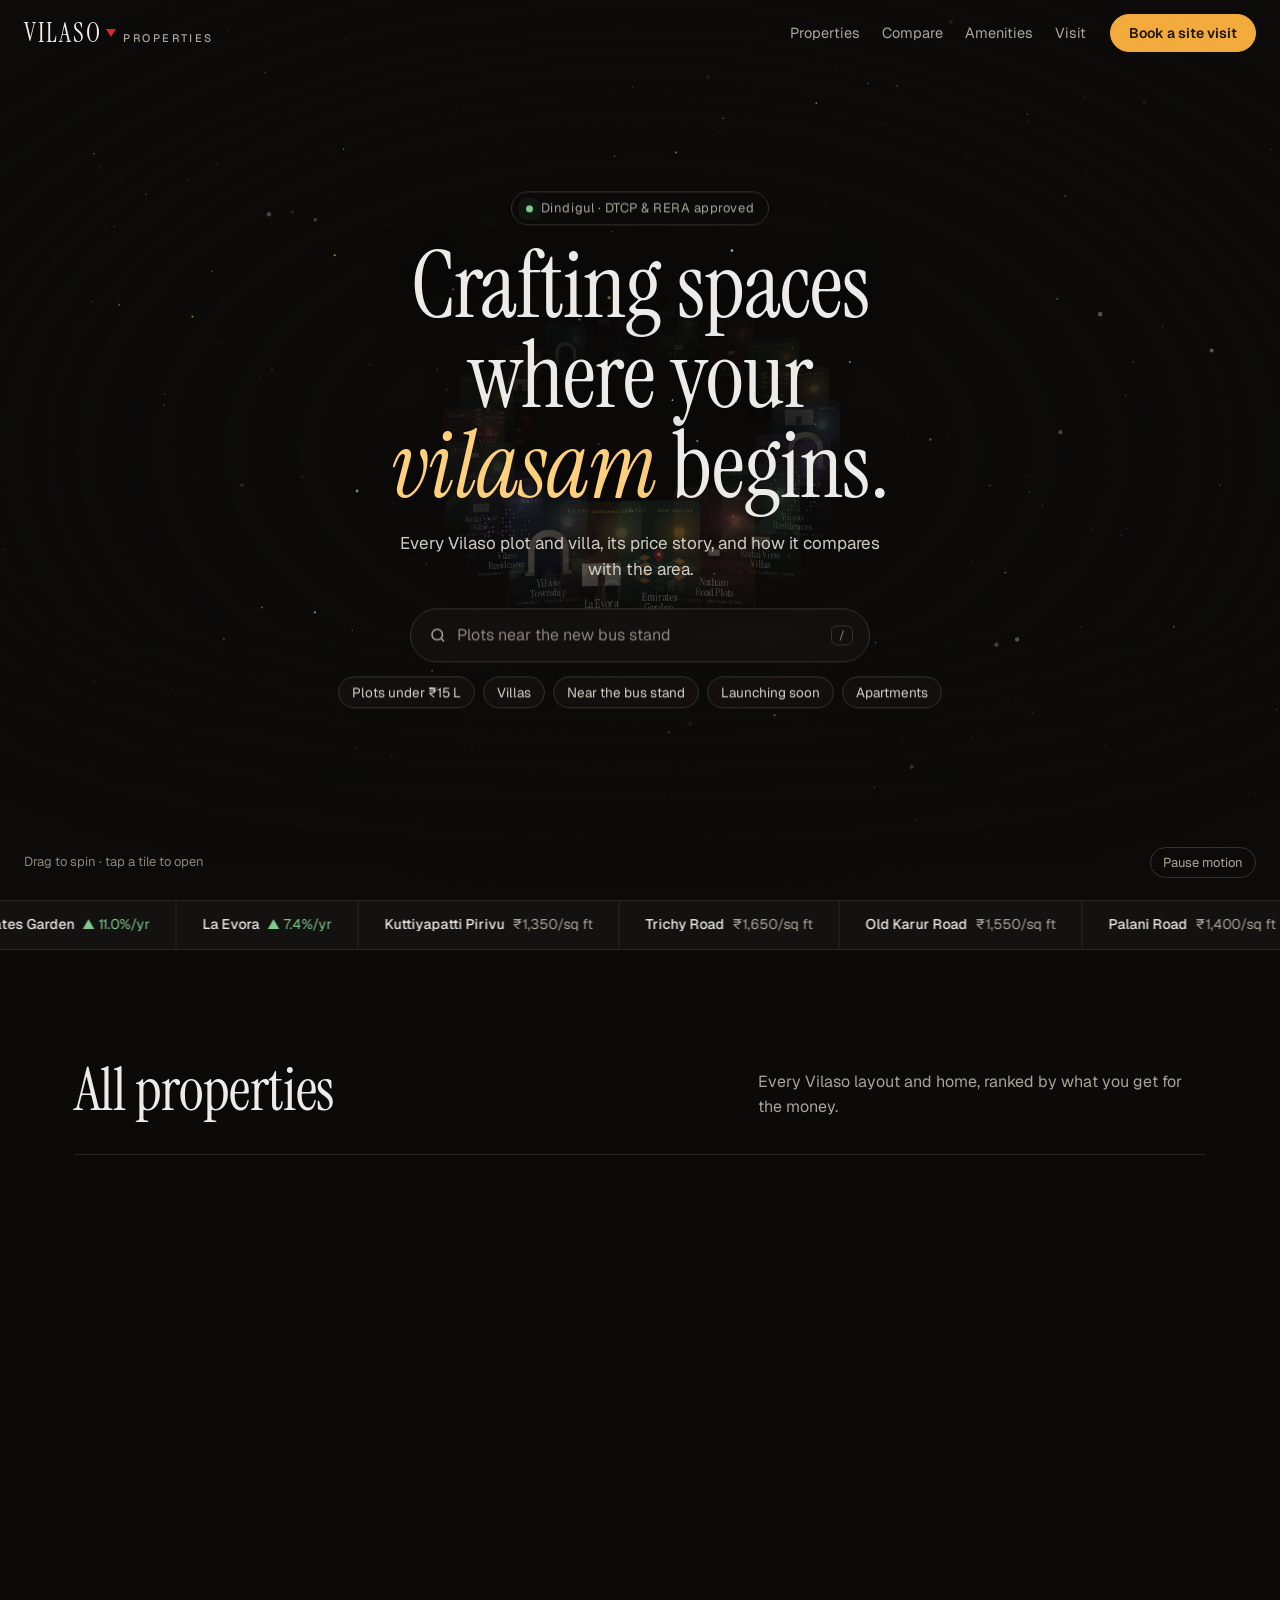
==== index.html @ 3501c87a "Vilaso Properties sample1 prototype Co-Authored-By: Claude Opus 5.5 <noreply@anthropic.com>" ====
<!doctype html>
<html lang="en"><head><meta charset="utf-8"><meta name="viewport" content="width=device-width, initial-scale=1">
<title>Vilaso Properties</title><meta name="robots" content="noindex">
<meta http-equiv="refresh" content="0; url=sample1/">
<style>body{margin:0;background:#0b0a09;color:#ecebe7;font:16px system-ui;display:grid;place-items:center;min-height:100vh}a{color:#f2a93b}</style>
</head><body><p>Opening the Vilaso prototype… <a href="sample1/">sample1</a></p></body></html>
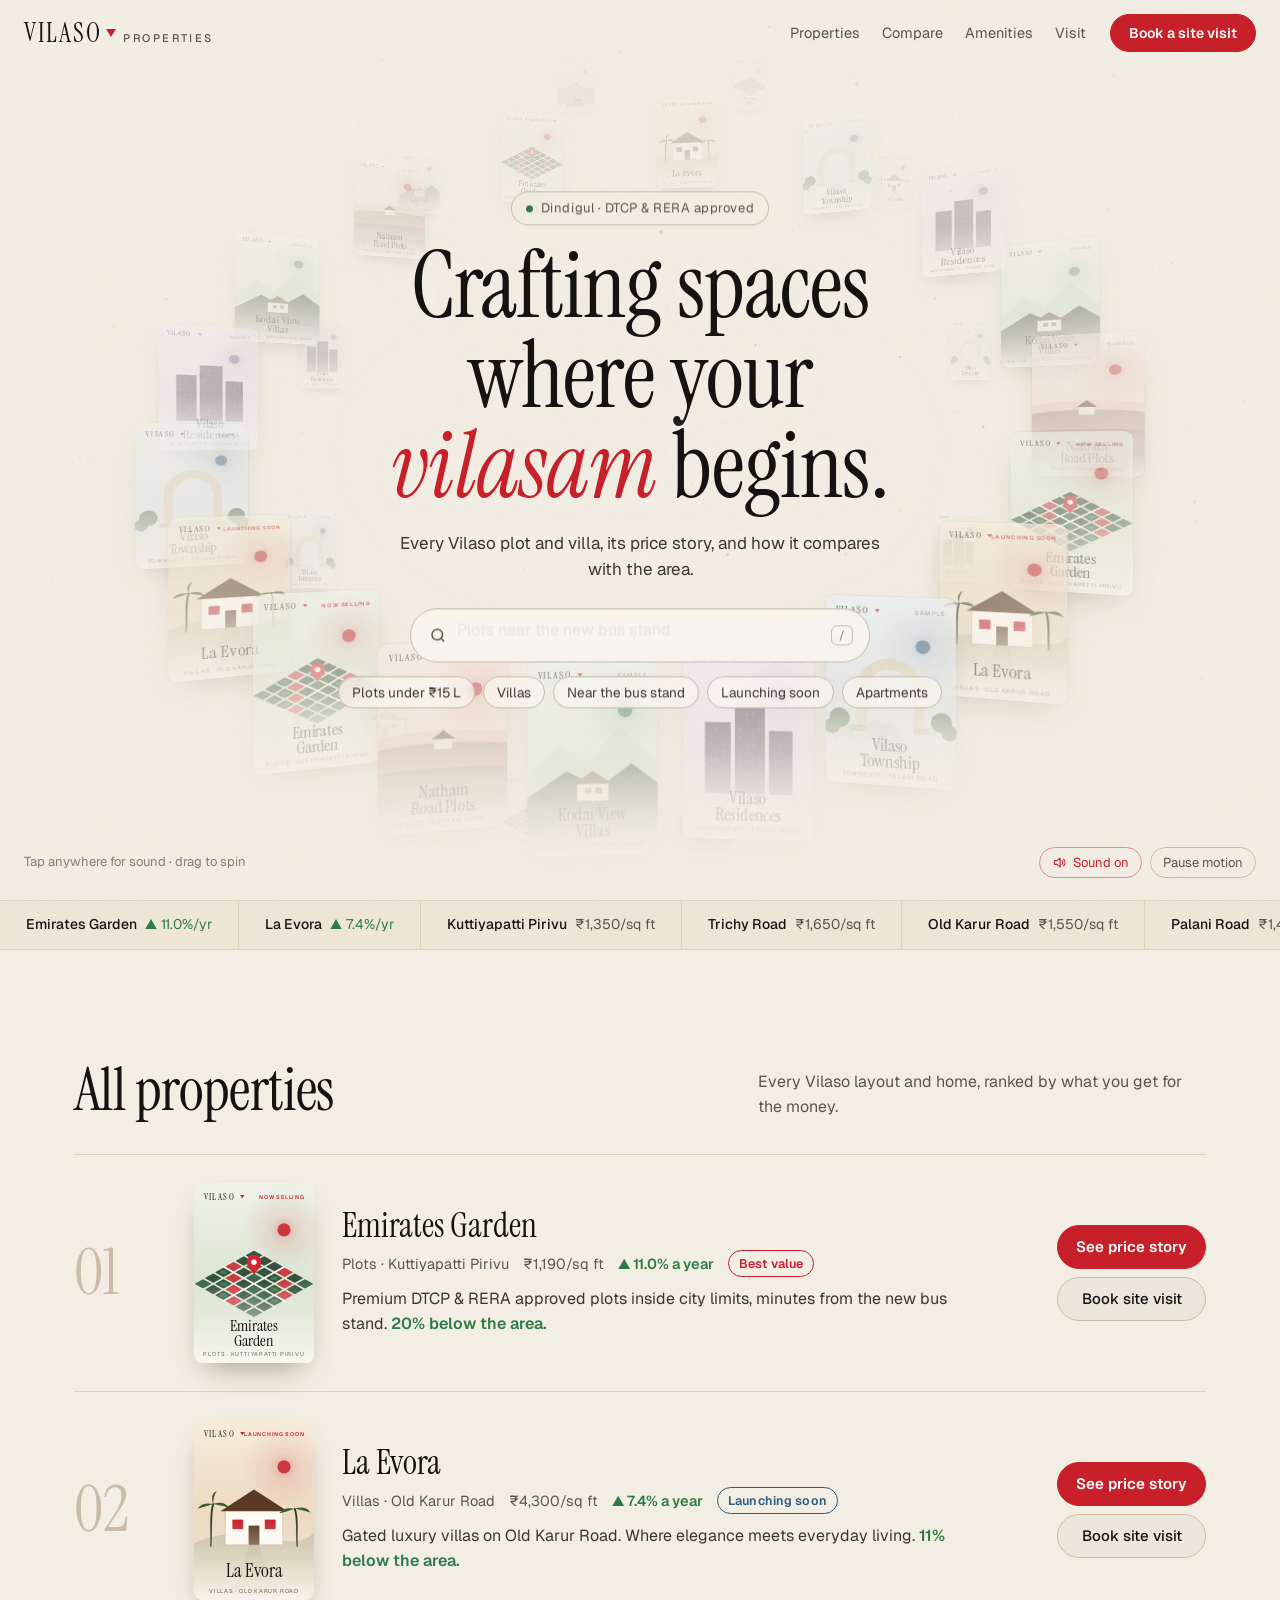
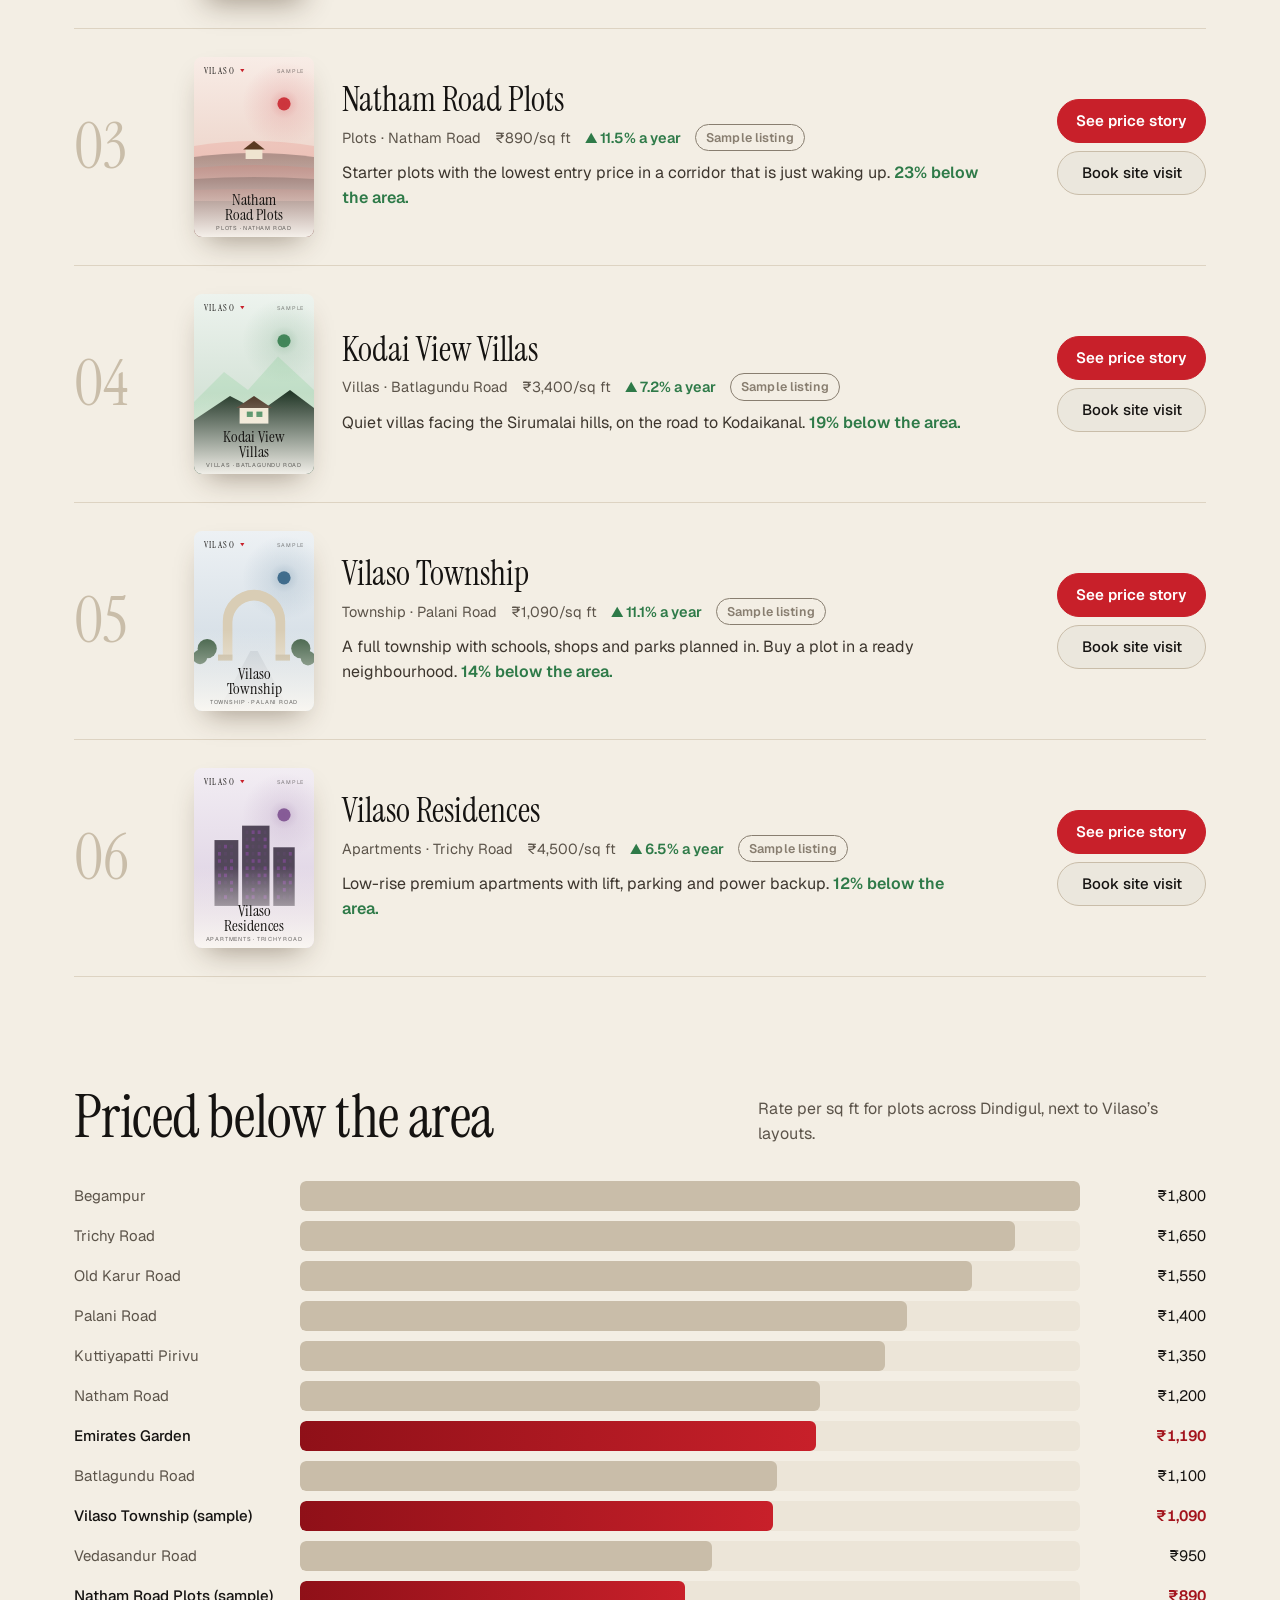
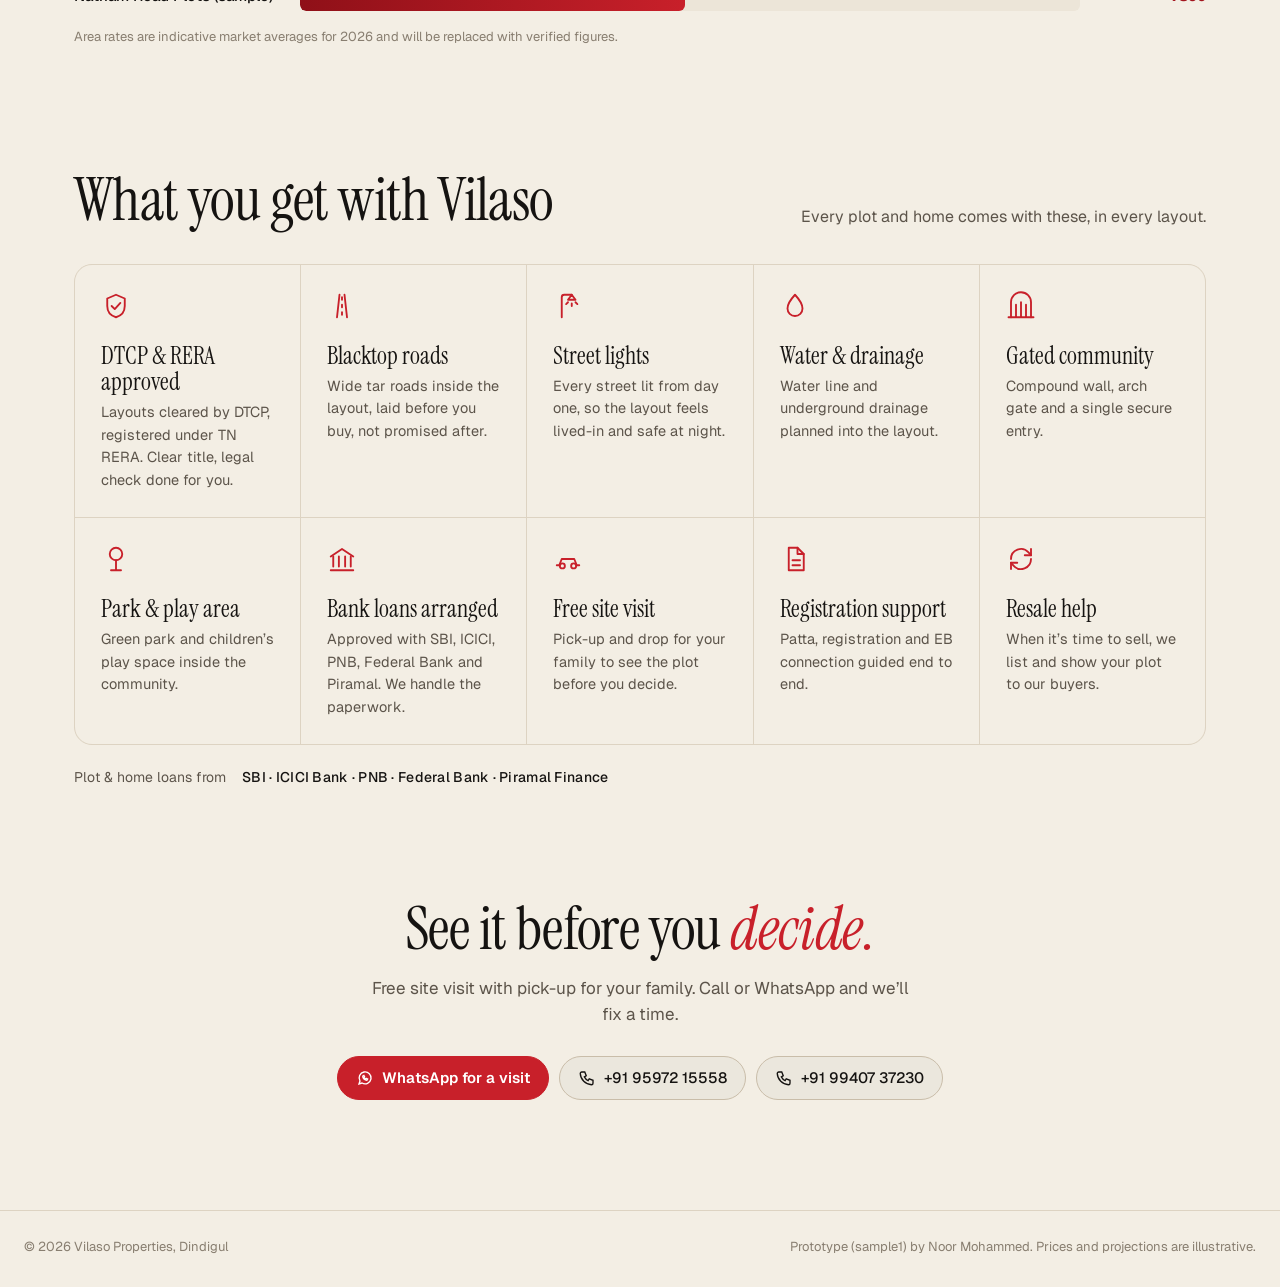
==== commit 4dd58a24: "Open the site at the domain root instead of redirecting to /sample1/ index.html is generated from sa" ====
--- a/index.html
+++ b/index.html
@@ -1,6 +1,93 @@
 <!doctype html>
-<html lang="en"><head><meta charset="utf-8"><meta name="viewport" content="width=device-width, initial-scale=1">
-<title>Vilaso Properties</title><meta name="robots" content="noindex">
-<meta http-equiv="refresh" content="0; url=sample1/">
-<style>body{margin:0;background:#0b0a09;color:#ecebe7;font:16px system-ui;display:grid;place-items:center;min-height:100vh}a{color:#f2a93b}</style>
-</head><body><p>Opening the Vilaso prototype… <a href="sample1/">sample1</a></p></body></html>
+<html lang="en">
+<head>
+<meta charset="utf-8">
+<meta name="viewport" content="width=device-width, initial-scale=1, viewport-fit=cover">
+<title>Vilaso Properties · Plots & villas in Dindigul</title>
+<meta name="description" content="DTCP & RERA approved plots and villas in Dindigul. See every Vilaso property, its price story and how it compares with the area.">
+<meta name="theme-color" content="#f3eee4">
+<meta name="robots" content="noindex">
+<link rel="preconnect" href="https://fonts.googleapis.com">
+<link rel="preconnect" href="https://fonts.gstatic.com" crossorigin>
+<link rel="stylesheet" href="https://fonts.googleapis.com/css2?family=Geist:wght@300..700&family=Instrument+Serif:ital@0;1&display=swap">
+<link rel="stylesheet" href="sample1/style.css?v=3">
+</head>
+<body>
+<a class="skip" href="#main">Skip to content</a>
+<header class="hdr" id="hdr">
+  <a class="logo" href="#/" aria-label="Vilaso Properties home"><span class="logo-w">VILASO</span><i class="logo-t" aria-hidden="true"></i><span class="logo-s">Properties</span></a>
+  <nav class="nav" aria-label="Main">
+    <a href="#projects">Properties</a><a href="#compare">Compare</a><a href="#amenities">Amenities</a><a href="#visit">Visit</a>
+  </nav>
+  <a class="btn btn-amber hdr-cta" href="#visit">Book a site visit</a>
+</header>
+
+<main id="main">
+  <!-- Hero: rolling orbit of property tiles -->
+  <section class="orbit" id="orbit" aria-labelledby="hero-h">
+    <canvas class="o-sky" id="sky" aria-hidden="true"></canvas>
+    <div class="o-glow" id="glow" aria-hidden="true"></div>
+    <div class="o-vignette" aria-hidden="true"></div>
+    <div class="o-ring" id="ring"></div>
+    <div class="o-core" id="core">
+      <p class="eyebrow"><span class="dot"></span>Dindigul · DTCP &amp; RERA approved</p>
+      <h1 id="hero-h">Crafting spaces where your <em>vilasam</em> begins.</h1>
+      <p class="o-sub">Every Vilaso plot and villa, its price story, and how it compares with the area.</p>
+      <div class="ask" id="ask">
+        <svg viewBox="0 0 24 24" aria-hidden="true"><circle cx="11" cy="11" r="7"/><path d="m20 20-3.5-3.5"/></svg>
+        <input id="q" type="search" autocomplete="off" aria-label="Search properties" placeholder=" ">
+        <span class="ask-hint" id="hint" aria-hidden="true">Plots near the new bus stand</span>
+        <kbd>/</kbd>
+        <div class="ask-res" id="res" role="listbox" hidden></div>
+      </div>
+      <div class="chips" id="chips"></div>
+    </div>
+    <div class="o-ui">
+      <span class="o-help" id="help"><span class="o-help-d">Drag to spin · tap a tile to open</span><span class="o-help-m">Swipe to spin · tap a tile to open</span></span>
+      <span class="o-btns"><button class="o-pause o-snd" id="snd" type="button" aria-pressed="true">Sound on</button>
+      <button class="o-pause" id="pause" type="button" aria-pressed="false">Pause motion</button></span>
+    </div>
+  </section>
+
+  <!-- Marquee of area growth -->
+  <div class="tick" aria-label="Area price growth"><div class="tick-in" id="tick"></div></div>
+
+  <section class="sec" id="projects" aria-labelledby="proj-h">
+    <div class="sec-hd"><h2 id="proj-h">All properties</h2><p>Every Vilaso layout and home, ranked by what you get for the money.</p></div>
+    <ol class="rank" id="rank"></ol>
+  </section>
+
+  <section class="sec" id="compare" aria-labelledby="cmp-h">
+    <div class="sec-hd"><h2 id="cmp-h">Priced below the area</h2><p>Rate per sq ft for plots across Dindigul, next to Vilaso’s layouts.</p></div>
+    <div class="cmp" id="cmpAll"></div>
+    <p class="fine">Area rates are indicative market averages for 2026 and will be replaced with verified figures.</p>
+  </section>
+
+  <section class="sec" id="amenities" aria-labelledby="am-h">
+    <div class="sec-hd"><h2 id="am-h">What you get with Vilaso</h2><p>Every plot and home comes with these, in every layout.</p></div>
+    <div class="am" id="am"></div>
+    <div class="banks"><span>Plot &amp; home loans from</span><b id="banks"></b></div>
+  </section>
+
+  <section class="sec visit" id="visit" aria-labelledby="v-h">
+    <h2 id="v-h">See it before you <em>decide.</em></h2>
+    <p>Free site visit with pick-up for your family. Call or WhatsApp and we’ll fix a time.</p>
+    <div class="cta" id="cta"></div>
+  </section>
+</main>
+
+<footer class="ftr">
+  <span>© 2026 Vilaso Properties, Dindigul</span>
+  <span>Prototype (sample1) by Noor Mohammed. Prices and projections are illustrative.</span>
+</footer>
+
+<!-- Property detail opens over the page -->
+<div class="det" id="det" role="dialog" aria-modal="true" aria-labelledby="det-h" hidden>
+  <div class="det-in" id="detIn"></div>
+</div>
+
+<script src="sample1/data.js?v=3"></script>
+<script src="sample1/fx.js?v=3"></script>
+<script src="sample1/app.js?v=3"></script>
+</body>
+</html>
--- a/sample1/style.css
+++ b/sample1/style.css
@@ -0,0 +1,304 @@
+/* Vilaso sample1: light theme from the Vilaso logo. Beige background, black text, logo red accent, serif display.
+   Token names (ink = background, paper = text, amber = accent) are kept from the first dark version. */
+:root {
+  --ink: #f3eee4; --ink-2: #ece5d8; --ink-3: #e3dacb; --line: #ddd3c2; --line-2: #c9bda9;
+  --paper: #151311; --mute: #5c544a; --mute-2: #887e70;
+  --amber: #c8202a; --amber-2: #a3141d; --go: #2e7a48; --skip: #c8202a; --sky: #2c5d80;
+  --red: #c8202a; --navy: #1f2a5a;
+  --serif: "Instrument Serif", ui-serif, Georgia, serif;
+  --sans: "Geist", ui-sans-serif, system-ui, -apple-system, sans-serif;
+  --card-w: 132px;
+  color-scheme: light;
+}
+* { box-sizing: border-box; }
+html { scroll-behavior: smooth; -webkit-text-size-adjust: 100%; }
+body { margin: 0; background: var(--ink); color: var(--paper); font: 16px/1.55 var(--sans); -webkit-font-smoothing: antialiased; overflow-x: hidden; }
+body.lock { overflow: hidden; }
+body::after { /* film grain */
+  content: ""; position: fixed; inset: 0; pointer-events: none; z-index: 200; opacity: .05; mix-blend-mode: multiply;
+  background-image: url("data:image/svg+xml,%3Csvg xmlns='http://www.w3.org/2000/svg' width='160' height='160'%3E%3Cfilter id='n'%3E%3CfeTurbulence type='fractalNoise' baseFrequency='.9' numOctaves='2' stitchTiles='stitch'/%3E%3C/filter%3E%3Crect width='100%25' height='100%25' filter='url(%23n)'/%3E%3C/svg%3E");
+}
+a { color: inherit; }
+em { font-style: italic; color: var(--amber); }
+.skip { position: absolute; left: -999px; } .skip:focus { left: 12px; top: 12px; z-index: 300; background: var(--paper); color: var(--ink); padding: 8px 12px; border-radius: 8px; }
+:focus-visible { outline: 2px solid var(--amber); outline-offset: 3px; }
+
+/* Buttons */
+.btn { display: inline-flex; align-items: center; justify-content: center; gap: 8px; height: 44px; padding: 0 18px; border-radius: 999px; border: 1px solid var(--line-2); background: rgba(21,19,17,.03); color: var(--paper); font: 500 15px var(--sans); text-decoration: none; cursor: pointer; transition: background .2s, border-color .2s, transform .2s; white-space: nowrap; }
+.btn:hover { border-color: var(--mute-2); background: rgba(21,19,17,.06); }
+.btn:active { transform: scale(.97); }
+.btn-amber { background: var(--amber); border-color: var(--amber); color: #fff; font-weight: 600; }
+.btn-amber:hover { background: var(--amber-2); border-color: var(--amber-2); }
+.btn svg { width: 18px; height: 18px; fill: none; stroke: currentColor; stroke-width: 1.8; }
+
+/* Header */
+.hdr { position: fixed; top: 0; left: 0; right: 0; z-index: 60; display: flex; align-items: center; gap: 24px; padding: max(14px, env(safe-area-inset-top)) max(24px, env(safe-area-inset-right)) 14px max(24px, env(safe-area-inset-left)); transition: background .3s, border-color .3s; border-bottom: 1px solid transparent; }
+.hdr.solid { background: rgba(243,238,228,.82); backdrop-filter: blur(14px); -webkit-backdrop-filter: blur(14px); border-color: var(--line); }
+.logo { display: inline-flex; align-items: baseline; gap: 6px; text-decoration: none; position: relative; }
+.logo-w { font: 400 26px/1 var(--serif); letter-spacing: .08em; }
+.logo-s { font: 500 11px var(--sans); letter-spacing: .22em; text-transform: uppercase; color: var(--mute); }
+.logo-t { width: 0; height: 0; border-left: 5px solid transparent; border-right: 5px solid transparent; border-top: 8px solid var(--red); align-self: center; margin: 0 1px 0 -2px; }
+.nav { display: flex; gap: 22px; margin-left: auto; font-size: 14.5px; }
+.nav a { text-decoration: none; color: var(--mute); transition: color .2s; } .nav a:hover { color: var(--paper); }
+.hdr-cta { height: 38px; font-size: 14px; }
+
+/* ---------- Orbit hero ---------- */
+.orbit { position: relative; height: 100svh; min-height: 640px; overflow: hidden; touch-action: pan-y; user-select: none; -webkit-user-select: none; cursor: grab; isolation: isolate; }
+.orbit.grabbing { cursor: grabbing; }
+.o-sky { position: absolute; inset: 0; width: 100%; height: 100%; z-index: 0; }
+.o-glow { position: absolute; inset: -20%; z-index: 0; opacity: 0; transition: opacity .8s, background .8s; filter: blur(40px); }
+.o-vignette { position: absolute; inset: 0; z-index: 3; pointer-events: none; background: radial-gradient(ellipse 70% 60% at 50% 50%, transparent 30%, rgba(243,238,228,.55) 75%, var(--ink) 100%), linear-gradient(transparent 70%, var(--ink)); }
+.o-ring { position: absolute; inset: 0; z-index: 2; perspective: 900px; }
+.o-card { position: absolute; left: 0; top: 0; width: var(--card-w); aspect-ratio: 2 / 3; margin: calc(var(--card-w) * -.75) 0 0 calc(var(--card-w) * -.5); text-decoration: none; will-change: transform, opacity, filter; -webkit-tap-highlight-color: transparent; }
+.o-tilt { position: absolute; inset: 0; border-radius: 10px; overflow: hidden; box-shadow: 0 18px 34px -14px rgba(60,40,20,.45), 0 0 0 1px rgba(21,19,17,.06); transform: rotateX(var(--rx, 0deg)) rotateY(var(--ry, 0deg)); transition: transform .25s ease-out, box-shadow .3s; transform-style: preserve-3d; }
+.o-tilt svg { display: block; width: 100%; height: 100%; }
+.o-glare { position: absolute; inset: 0; background: radial-gradient(circle at var(--gx, 50%) var(--gy, 0%), rgba(255,255,255,.28), transparent 55%); opacity: 0; transition: opacity .3s; mix-blend-mode: soft-light; }
+.o-foil { position: absolute; inset: 0; background: linear-gradient(115deg, transparent 30%, rgba(255,207,122,.18) 45%, rgba(143,179,201,.14) 55%, transparent 70%); background-size: 250% 100%; background-position: var(--gx, 50%) 0; opacity: 0; transition: opacity .3s; mix-blend-mode: screen; }
+.o-card.hot .o-glare, .o-card.hot .o-foil { opacity: 1; }
+.o-card.hot .o-tilt { box-shadow: 0 30px 50px -12px rgba(60,40,20,.5), 0 0 0 1px rgba(200,32,42,.6), 0 0 40px -6px rgba(200,32,42,.35); }
+.o-label { position: absolute; left: 50%; top: calc(100% + 10px); transform: translateX(-50%); white-space: nowrap; font-size: 12px; font-weight: 500; color: var(--paper); background: rgba(243,238,228,.8); border: 1px solid var(--line-2); padding: 4px 10px; border-radius: 99px; opacity: 0; transition: opacity .2s; pointer-events: none; }
+.o-card.hot .o-label { opacity: 1; }
+
+.o-core { position: absolute; z-index: 5; left: 50%; top: 50%; transform: translate(-50%, -50%); width: min(640px, calc(100% - 40px)); text-align: center; pointer-events: none; }
+.o-core > * { pointer-events: auto; }
+.eyebrow { display: inline-flex; align-items: center; gap: 8px; margin: 0 0 16px; font-size: 13px; letter-spacing: .04em; color: var(--mute); background: rgba(243,238,228,.6); border: 1px solid var(--line-2); padding: 6px 14px; border-radius: 99px; backdrop-filter: blur(6px); }
+.dot { width: 7px; height: 7px; border-radius: 50%; background: var(--go); box-shadow: 0 0 0 0 rgba(46,122,72,.6); animation: ping 2.2s infinite; }
+@keyframes ping { 0% { box-shadow: 0 0 0 0 rgba(46,122,72,.55); } 80%, 100% { box-shadow: 0 0 0 9px rgba(46,122,72,0); } }
+h1 { font: 400 clamp(44px, 7.4vw, 92px)/.98 var(--serif); letter-spacing: -.01em; margin: 0; text-wrap: balance; text-shadow: 0 2px 30px rgba(243,238,228,.95), 0 0 2px rgba(243,238,228,.9); }
+.o-sub { color: #3d362e; margin: 18px auto 0; max-width: 30em; font-size: 17px; text-shadow: 0 1px 16px rgba(243,238,228,1); }
+.ask { position: relative; margin: 26px auto 0; max-width: 460px; height: 54px; border-radius: 999px; background: rgba(251,248,242,.82); border: 1px solid var(--line-2); display: flex; align-items: center; padding: 0 16px 0 18px; gap: 10px; backdrop-filter: blur(10px); -webkit-backdrop-filter: blur(10px); transition: border-color .2s, box-shadow .2s; text-align: left; }
+.ask:focus-within { border-color: var(--amber); box-shadow: 0 0 0 4px rgba(200,32,42,.14); }
+.ask > svg { width: 18px; height: 18px; fill: none; stroke: var(--mute); stroke-width: 2; flex: none; }
+.ask input { flex: 1; min-width: 0; height: 100%; background: none; border: 0; outline: 0; color: var(--paper); font: 16px var(--sans); }
+.ask input::-webkit-search-cancel-button { display: none; }
+.ask-hint { position: absolute; left: 46px; right: 50px; color: var(--mute-2); pointer-events: none; white-space: nowrap; overflow: hidden; text-overflow: ellipsis; }
+.ask input:not(:placeholder-shown) ~ .ask-hint { display: none; }
+.ask kbd { font: 12px var(--sans); color: var(--mute-2); border: 1px solid var(--line-2); border-radius: 6px; padding: 1px 7px; }
+.ask-res { position: absolute; top: calc(100% + 8px); left: 0; right: 0; background: var(--ink-2); border: 1px solid var(--line-2); border-radius: 18px; padding: 6px; box-shadow: 0 24px 50px rgba(60,40,20,.16); z-index: 10; max-height: 50vh; overflow: auto; }
+.ask-res a { display: flex; align-items: center; gap: 12px; padding: 8px 10px; border-radius: 12px; text-decoration: none; }
+.ask-res a:hover, .ask-res a.on { background: var(--ink-3); }
+.ask-res .th { width: 34px; flex: none; border-radius: 5px; overflow: hidden; aspect-ratio: 2/3; } .ask-res .th svg { display: block; width: 100%; height: 100%; }
+.ask-res b { display: block; font-weight: 500; } .ask-res small { color: var(--mute); }
+.ask-res .none { padding: 12px; color: var(--mute); font-size: 14px; }
+.chips { display: flex; flex-wrap: wrap; gap: 8px; justify-content: center; margin-top: 14px; }
+.chip { font: 13.5px var(--sans); color: #3d362e; background: rgba(251,248,242,.7); border: 1px solid var(--line-2); padding: 6px 13px; border-radius: 99px; cursor: pointer; transition: border-color .2s, color .2s; backdrop-filter: blur(6px); }
+.chip:hover { border-color: var(--amber); color: var(--paper); }
+.o-ui { position: absolute; z-index: 6; left: 0; right: 0; bottom: max(22px, env(safe-area-inset-bottom)); display: flex; justify-content: space-between; align-items: center; padding: 0 24px; font-size: 13px; color: var(--mute-2); pointer-events: none; }
+.o-ui > * { pointer-events: auto; }
+.o-help { transition: opacity .5s; } .o-help.gone { opacity: 0; }
+.o-help-m { display: none; }
+.o-pause { background: none; border: 1px solid var(--line-2); color: var(--mute); border-radius: 99px; padding: 6px 12px; font: 13px var(--sans); cursor: pointer; }
+.o-pause:hover { color: var(--paper); border-color: var(--mute-2); }
+
+/* Ticker */
+.tick { border-block: 1px solid var(--line); overflow: hidden; background: var(--ink-2); }
+.tick-in { display: flex; width: max-content; animation: tick 48s linear infinite; }
+.tick:hover .tick-in { animation-play-state: paused; }
+.tick span { padding: 13px 26px; white-space: nowrap; font-size: 14px; color: var(--mute); border-right: 1px solid var(--line); }
+.tick b { color: var(--paper); font-weight: 500; margin-right: 8px; } .tick i { font-style: normal; color: var(--go); }
+@keyframes tick { to { transform: translateX(-50%); } }
+
+/* Sections */
+.sec { max-width: 1180px; margin: 0 auto; padding: 110px max(24px, env(safe-area-inset-left)) 0; }
+.sec-hd { display: flex; justify-content: space-between; align-items: end; gap: 24px; flex-wrap: wrap; margin-bottom: 34px; }
+.sec-hd h2, .visit h2 { font: 400 clamp(38px, 5vw, 60px)/1 var(--serif); margin: 0; letter-spacing: -.01em; }
+.sec-hd p { color: var(--mute); margin: 0; max-width: 28em; }
+.fine { color: var(--mute-2); font-size: 13px; margin-top: 16px; }
+.reveal { opacity: 0; transform: translateY(28px); transition: opacity .8s cubic-bezier(.2,.7,.2,1), transform .8s cubic-bezier(.2,.7,.2,1); }
+.reveal.in { opacity: 1; transform: none; }
+
+/* Ranked list (like a trending chart) */
+.rank { list-style: none; margin: 0; padding: 0; border-top: 1px solid var(--line); }
+.rank li { display: grid; grid-template-columns: 92px 120px 1fr auto; gap: 28px; align-items: center; padding: 28px 0; border-bottom: 1px solid var(--line); }
+.rank .n { font: 400 64px/1 var(--serif); color: var(--line-2); transition: color .3s; }
+.rank li:hover .n { color: var(--amber); }
+.rank .pst { border-radius: 8px; overflow: hidden; aspect-ratio: 2/3; box-shadow: 0 14px 28px -12px rgba(60,40,20,.45); transition: transform .4s cubic-bezier(.2,.7,.2,1); display: block; }
+.rank li:hover .pst { transform: rotate(-2deg) scale(1.04); }
+.rank .pst svg { display: block; width: 100%; height: 100%; }
+.rank h3 { font: 400 34px/1.05 var(--serif); margin: 0; }
+.rank h3 a { text-decoration: none; } .rank h3 a:hover { color: var(--amber-2); }
+.meta { color: var(--mute); font-size: 14.5px; margin: 6px 0 10px; display: flex; flex-wrap: wrap; gap: 6px 14px; align-items: center; }
+.rank p { margin: 0; color: #3d362e; max-width: 40em; }
+.rank .acts { display: flex; flex-direction: column; gap: 8px; align-items: stretch; }
+.pill { display: inline-flex; align-items: center; gap: 6px; font-size: 12.5px; font-weight: 600; padding: 3px 10px; border-radius: 99px; border: 1px solid currentColor; letter-spacing: .01em; }
+.pill.best, .pill.high { color: var(--amber); } .pill.soon { color: var(--sky); } .pill.sample { color: var(--mute-2); } .pill.go { color: var(--go); }
+.up { color: var(--go); font-weight: 600; }
+
+/* Comparison bars */
+.cmp { display: grid; gap: 10px; }
+.bar { display: grid; grid-template-columns: 210px 1fr 110px; gap: 16px; align-items: center; font-size: 15px; }
+.bar .l { color: var(--mute); white-space: nowrap; overflow: hidden; text-overflow: ellipsis; }
+.bar .t { height: 30px; background: var(--ink-2); border-radius: 6px; overflow: hidden; position: relative; }
+.bar .f { position: absolute; inset: 0 auto 0 0; width: 0; background: var(--line-2); border-radius: 6px; transition: width 1.2s cubic-bezier(.2,.7,.2,1); }
+.bar .v { text-align: right; font-variant-numeric: tabular-nums; }
+.bar.us .l { color: var(--paper); font-weight: 500; } .bar.us .f { background: linear-gradient(90deg, #8f1018, var(--amber)); } .bar.us .v { color: var(--amber-2); font-weight: 600; }
+.bar.avg .f { background: repeating-linear-gradient(90deg, var(--line-2) 0 6px, transparent 6px 10px); } .bar.avg .l { font-style: italic; }
+
+/* Amenities */
+.am { display: grid; grid-template-columns: repeat(5, minmax(0, 1fr)); gap: 1px; background: var(--line); border: 1px solid var(--line); border-radius: 18px; overflow: hidden; }
+.am div { background: var(--ink); padding: 26px; transition: background .3s; }
+.am div:hover { background: var(--ink-2); }
+.am svg { width: 30px; height: 30px; fill: none; stroke: var(--amber); stroke-width: 1.5; stroke-linecap: round; stroke-linejoin: round; }
+.am b { display: block; font: 400 24px/1.1 var(--serif); margin: 14px 0 6px; }
+.am p { margin: 0; color: var(--mute); font-size: 14.5px; }
+.banks { margin-top: 22px; display: flex; flex-wrap: wrap; gap: 8px 16px; align-items: baseline; color: var(--mute); font-size: 14px; }
+.banks b { color: var(--paper); font-weight: 500; letter-spacing: .02em; }
+
+/* Visit */
+.visit { text-align: center; padding-bottom: 110px; }
+.visit p { color: var(--mute); max-width: 32em; margin: 16px auto 28px; font-size: 17px; }
+.cta { display: flex; gap: 10px; justify-content: center; flex-wrap: wrap; }
+.ftr { border-top: 1px solid var(--line); padding: 26px max(24px, env(safe-area-inset-left)) max(30px, env(safe-area-inset-bottom)); display: flex; justify-content: space-between; gap: 12px; flex-wrap: wrap; font-size: 13px; color: var(--mute-2); }
+
+/* ---------- Property detail ---------- */
+.det { position: fixed; inset: 0; z-index: 100; background: var(--ink); overflow-y: auto; overscroll-behavior: contain; }
+.det[hidden] { display: none; }
+.det-in { min-height: 100%; }
+.d-hero { position: relative; min-height: min(80svh, 780px); display: grid; grid-template-columns: minmax(0, 1fr) 360px; gap: 56px; align-items: end; padding: 48px max(32px, env(safe-area-inset-left)) 56px; max-width: 1240px; margin: 0 auto; }
+.d-bg { position: fixed; inset: 0; z-index: -1; pointer-events: none; }
+.d-bg::after { content: ""; position: absolute; inset: 0; background: linear-gradient(180deg, rgba(243,238,228,.35), var(--ink) 75%); }
+.d-bg svg { width: 100%; height: 100%; filter: blur(60px) saturate(1.1); opacity: .16; transform: scale(1.2); }
+.d-top { position: sticky; top: 0; z-index: 5; display: flex; align-items: center; justify-content: space-between; padding: max(12px, env(safe-area-inset-top)) max(24px, env(safe-area-inset-right)) 12px max(24px, env(safe-area-inset-left)); background: rgba(243,238,228,.78); backdrop-filter: blur(14px); -webkit-backdrop-filter: blur(14px); border-bottom: 1px solid var(--line); }
+.d-close { display: inline-flex; gap: 8px; align-items: center; }
+.d-poster { border-radius: 16px; overflow: hidden; aspect-ratio: 2/3; box-shadow: 0 34px 60px -22px rgba(60,40,20,.5), 0 0 0 1px rgba(21,19,17,.06); }
+.d-poster svg { display: block; width: 100%; height: 100%; }
+.d-kick { display: flex; gap: 8px; flex-wrap: wrap; margin-bottom: 18px; }
+.d-hero h1 { font-size: clamp(56px, 9vw, 120px); text-shadow: none; }
+.d-line { font-size: 19px; color: #3d362e; max-width: 32em; margin: 18px 0 0; }
+.d-addr { color: var(--mute); margin: 10px 0 0; font-size: 15px; display: flex; gap: 8px; align-items: center; }
+.d-addr svg { width: 16px; height: 16px; fill: none; stroke: currentColor; stroke-width: 2; flex: none; }
+.stats { display: grid; grid-template-columns: repeat(4, minmax(0, 1fr)); margin-top: 34px; border-top: 1px solid var(--line-2); }
+.stats div { padding: 16px 16px 0 0; } .stats div + div { padding-left: 16px; border-left: 1px solid var(--line); }
+.stats small { display: block; color: var(--mute); font-size: 12.5px; text-transform: uppercase; letter-spacing: .08em; }
+.stats b { font: 400 30px/1.2 var(--serif); }
+.d-acts { display: flex; gap: 10px; flex-wrap: wrap; margin-top: 28px; }
+.d-sec { max-width: 1240px; margin: 0 auto; padding: 72px max(32px, env(safe-area-inset-left)) 0; }
+.d-sec > h2 { font: 400 clamp(34px, 4.4vw, 52px)/1 var(--serif); margin: 0 0 8px; }
+.d-sec > .sub { color: var(--mute); margin: 0 0 30px; max-width: 40em; }
+.hl { display: grid; grid-template-columns: repeat(auto-fill, minmax(240px, 1fr)); gap: 10px; list-style: none; padding: 0; margin: 0; }
+.hl li { display: flex; gap: 12px; align-items: flex-start; padding: 16px 18px; background: var(--ink-2); border: 1px solid var(--line); border-radius: 14px; }
+.hl li::before { content: ""; flex: none; width: 18px; height: 18px; margin-top: 3px; border-radius: 50%; background: var(--amber) url("data:image/svg+xml,%3Csvg xmlns='http://www.w3.org/2000/svg' viewBox='0 0 24 24'%3E%3Cpath d='m6 12 4 4 8-8' fill='none' stroke='%23ffffff' stroke-width='3'/%3E%3C/svg%3E") center/12px no-repeat; }
+.why { display: grid; grid-template-columns: repeat(auto-fit, minmax(240px, 1fr)); gap: 0; border-top: 1px solid var(--line); }
+.why div { padding: 24px 24px 24px 0; border-bottom: 1px solid var(--line); }
+.why .k { font: 400 46px/1 var(--serif); color: var(--amber); }
+.why b { display: block; font-size: 18px; font-weight: 500; margin: 10px 0 6px; } .why p { margin: 0; color: var(--mute); }
+
+/* Price story */
+.ps { display: grid; grid-template-columns: minmax(0, 1.6fr) minmax(0, 1fr); gap: 24px; }
+.panel { background: var(--ink-2); border: 1px solid var(--line); border-radius: 20px; padding: 24px; }
+.chart svg { width: 100%; height: auto; display: block; overflow: visible; }
+.chart .ax { stroke: var(--line); } .chart .yl { fill: var(--mute-2); font: 12px var(--sans); } .chart .xl { fill: var(--mute); font: 12px var(--sans); }
+.chart .past { fill: none; stroke: var(--amber); stroke-width: 3; stroke-linecap: round; stroke-linejoin: round; }
+.chart .fut { fill: none; stroke: var(--paper); stroke-width: 2.5; stroke-dasharray: 2 7; stroke-linecap: round; }
+.chart .area { fill: url(#ga); }
+.chart .pt { fill: var(--ink-2); stroke: var(--amber); stroke-width: 2.5; } .chart .pt.f { stroke: var(--paper); } .chart .pt.now { fill: var(--amber); r: 7; }
+.chart .vl { fill: var(--paper); font: 600 12.5px var(--sans); text-anchor: middle; }
+.chart .nowline { stroke: var(--line-2); stroke-dasharray: 3 4; }
+.chart .tag { fill: var(--mute); font: 11px var(--sans); text-anchor: middle; letter-spacing: .08em; text-transform: uppercase; }
+.legend { display: flex; gap: 18px; color: var(--mute); font-size: 13px; margin-top: 10px; flex-wrap: wrap; }
+.legend i { display: inline-block; width: 18px; height: 0; border-top: 3px solid var(--amber); vertical-align: middle; margin-right: 6px; } .legend i.f { border-top: 2px dotted var(--paper); }
+.ptab { width: 100%; border-collapse: collapse; font-size: 15px; font-variant-numeric: tabular-nums; }
+.ptab td, .ptab th { padding: 10px 0; border-bottom: 1px solid var(--line); text-align: left; } .ptab th { color: var(--mute); font-weight: 400; font-size: 13px; }
+.ptab td:nth-child(n+2), .ptab th:nth-child(n+2) { text-align: right; }
+.ptab tr.now td { color: var(--amber-2); font-weight: 600; } .ptab tr.f td:first-child { color: var(--mute); }
+.calc { margin-top: 24px; }
+.calc label { display: flex; justify-content: space-between; color: var(--mute); font-size: 14px; } .calc label b { color: var(--paper); font-weight: 500; }
+.calc input[type=range] { width: 100%; accent-color: var(--amber); margin: 10px 0 16px; }
+.calc .row { display: grid; grid-template-columns: repeat(4, minmax(0, 1fr)); gap: 8px; }
+.calc .row div { background: var(--ink); border: 1px solid var(--line); border-radius: 12px; padding: 12px; }
+.calc .row small { color: var(--mute); font-size: 12px; display: block; } .calc .row b { font: 400 22px/1.2 var(--serif); display: block; } .calc .row .up { font-size: 12.5px; }
+.near { display: flex; flex-wrap: wrap; gap: 8px; }
+.near span { border: 1px solid var(--line-2); border-radius: 99px; padding: 7px 14px; font-size: 14px; color: #3d362e; } .near b { color: var(--amber-2); font-weight: 600; margin-right: 6px; }
+.save { display: flex; gap: 22px; align-items: center; margin-bottom: 22px; flex-wrap: wrap; }
+.save .big { font: 400 64px/1 var(--serif); color: var(--go); }
+.save p { margin: 0; color: #3d362e; max-width: 30em; }
+.d-next { display: flex; justify-content: space-between; gap: 16px; padding: 60px max(32px, env(safe-area-inset-left)) max(60px, env(safe-area-inset-bottom)); max-width: 1240px; margin: 72px auto 0; border-top: 1px solid var(--line); }
+.d-next a { text-decoration: none; display: flex; gap: 14px; align-items: center; max-width: 48%; }
+.d-next a:last-child { text-align: right; flex-direction: row-reverse; }
+.d-next .th { width: 54px; flex: none; border-radius: 6px; overflow: hidden; aspect-ratio: 2/3; } .d-next .th svg { display: block; width: 100%; height: 100%; }
+.d-next small { color: var(--mute); display: block; font-size: 12.5px; } .d-next b { font: 400 26px/1.1 var(--serif); }
+.d-note { max-width: 1240px; margin: 28px auto 0; padding: 0 max(32px, env(safe-area-inset-left)); color: var(--mute-2); font-size: 13px; }
+.sample-note { background: rgba(44,93,128,.07); border: 1px solid rgba(44,93,128,.3); color: #24465f; border-radius: 12px; padding: 10px 14px; font-size: 14px; margin-top: 18px; max-width: 34em; }
+
+/* Card-to-detail transition */
+.fly { position: fixed; z-index: 150; border-radius: 10px; overflow: hidden; pointer-events: none; box-shadow: 0 30px 60px rgba(60,40,20,.35); }
+.fly svg { display: block; width: 100%; height: 100%; }
+
+/* Sound button */
+.o-btns { display: flex; gap: 8px; }
+.o-snd { display: inline-flex; align-items: center; gap: 6px; }
+.o-snd svg { width: 15px; height: 15px; fill: none; stroke: currentColor; stroke-width: 1.8; stroke-linecap: round; stroke-linejoin: round; }
+.o-snd[aria-pressed="true"] { color: var(--amber); border-color: rgba(200,32,42,.45); }
+
+/* ---------- Ribbon cutting: satin ribbon, wax-style seal, steel scissors ---------- */
+.rb { position: fixed; inset: 0; z-index: 170; overflow: hidden; outline: none; touch-action: none; -webkit-tap-highlight-color: transparent;
+  cursor: url("data:image/svg+xml,%3Csvg xmlns='http://www.w3.org/2000/svg' width='28' height='28' viewBox='0 0 24 24' fill='none' stroke='%23151311' stroke-width='1.6' stroke-linecap='round'%3E%3Ccircle cx='6' cy='6' r='3'/%3E%3Ccircle cx='6' cy='18' r='3'/%3E%3Cpath d='M20 4 8.12 15.88M14.47 14.48 20 20M8.12 8.12 12 12'/%3E%3C/svg%3E") 14 14, crosshair; }
+.rb-veil { position: absolute; inset: 0; background: rgba(243,238,228,.72); backdrop-filter: blur(7px) saturate(.9); -webkit-backdrop-filter: blur(7px) saturate(.9); }
+.rb-band { position: absolute; left: -10%; right: -10%; top: 50%; height: 52px; margin-top: -26px; transform: rotate(-3deg); filter: drop-shadow(0 12px 18px rgba(90,20,25,.22)) drop-shadow(0 2px 3px rgba(90,20,25,.18)); }
+.rb-half { position: absolute; inset: 0; overflow: hidden;
+  background: linear-gradient(180deg, #74101a 0%, #a8141f 9%, #cf2731 20%, #e5545b 29%, #d0303a 37%, #b5161f 52%, #a3121b 63%, #c4222c 76%, #dc4249 85%, #b1161f 93%, #7a0f17 100%);
+  box-shadow: inset 0 1px 0 rgba(255,255,255,.28), inset 0 -1px 0 rgba(0,0,0,.25); }
+.rb-half::before { content: ""; position: absolute; inset: 0; background: repeating-linear-gradient(90deg, rgba(255,255,255,0) 0, rgba(255,255,255,.07) 90px, rgba(0,0,0,.06) 210px, rgba(255,255,255,0) 300px); }
+.rb-half::after { content: ""; position: absolute; inset: 0; background: linear-gradient(100deg, transparent 38%, rgba(255,236,236,.26) 50%, transparent 62%); background-size: 320% 100%; animation: rbsheen 4.2s cubic-bezier(.45,0,.55,1) infinite; }
+.rb-l { clip-path: inset(-20px calc(100% - var(--cut, 50%)) -20px 0); }
+.rb-r { clip-path: inset(-20px 0 -20px var(--cut, 50%)); }
+@keyframes rbsheen { 0% { background-position: 130% 0; } 70%, 100% { background-position: -30% 0; } }
+.rb-seal { position: absolute; left: 50%; top: 50%; width: 78px; height: 78px; margin: -39px 0 0 -39px; border-radius: 50%; pointer-events: none; display: grid; place-items: center;
+  background: radial-gradient(circle at 34% 28%, #e65158 0%, #b8161f 45%, #860f17 100%);
+  box-shadow: 0 10px 22px rgba(90,15,20,.32), 0 2px 4px rgba(90,15,20,.25), inset 0 2px 3px rgba(255,255,255,.22), inset 0 -3px 6px rgba(0,0,0,.25); }
+.rb-seal::before { content: ""; position: absolute; inset: 7px; border-radius: 50%; border: 1px solid rgba(246,231,200,.55); }
+.rb-seal span { font: 400 36px/1 var(--serif); color: #f6e7c8; letter-spacing: .02em; margin-top: -4px; text-shadow: 0 1px 1px rgba(0,0,0,.25); }
+.rb-seal i { position: absolute; bottom: 16px; left: 50%; margin-left: -4px; width: 0; height: 0; border-left: 4px solid transparent; border-right: 4px solid transparent; border-top: 6px solid #f6e7c8; opacity: .8; }
+.rb-hint { position: absolute; left: 50%; top: calc(50% + 78px); transform: translateX(-50%); margin: 0; display: flex; gap: 10px; align-items: center; white-space: nowrap; background: #fbf8f2; border: 1px solid var(--line-2); color: var(--paper); padding: 10px 18px; border-radius: 99px; font-size: 14px; letter-spacing: .01em; pointer-events: none; box-shadow: 0 8px 24px rgba(60,40,20,.1); }
+.rb-hint svg { width: 17px; height: 17px; fill: none; stroke: var(--amber); stroke-width: 1.6; stroke-linecap: round; }
+.rb-sc { position: absolute; width: 84px; height: 196px; pointer-events: none; filter: drop-shadow(0 6px 10px rgba(20,15,10,.25)); }
+.rb-sc svg { width: 100%; height: 100%; overflow: visible; }
+.rb-sc .ba, .rb-sc .bb { transform-origin: 30px 58px; transition: transform .16s cubic-bezier(.5,0,.2,1); }
+.rb-sc .ba { transform: rotate(-13deg); } .rb-sc .bb { transform: rotate(13deg); }
+.rb-sc.shut .ba, .rb-sc.shut .bb { transform: none; }
+.rb-glint { position: absolute; width: 2px; height: 96px; margin: -48px 0 0 -1px; background: linear-gradient(transparent, #fff 45%, #fff 55%, transparent); box-shadow: 0 0 12px 2px rgba(255,255,255,.9); pointer-events: none; }
+.rb-dust { position: absolute; width: 3px; height: 3px; border-radius: 50%; pointer-events: none; }
+
+/* ---------- Responsive ---------- */
+@media (max-width: 960px) {
+  .nav { display: none; }
+  .rank li { grid-template-columns: 54px 92px 1fr; gap: 16px; }
+  .rank .n { font-size: 44px; }
+  .rank .acts { grid-column: 2 / -1; flex-direction: row; flex-wrap: wrap; }
+  .d-hero { grid-template-columns: 1fr; gap: 28px; padding-top: 28px; }
+  .am { grid-template-columns: repeat(2, minmax(0, 1fr)); }
+  .hdr-cta { margin-left: auto; }
+  .d-poster { width: min(240px, 58vw); order: -1; }
+  .ps { grid-template-columns: 1fr; }
+}
+@media (max-width: 640px) {
+  :root { --card-w: 92px; }
+  .hdr { padding-inline: 16px; gap: 12px; } .hdr-cta { padding: 0 14px; font-size: 13px; height: 36px; margin-left: auto; }
+  .logo-w { font-size: 22px; } .logo-s { display: none; }
+  .o-core { width: calc(100% - 32px); }
+  .o-sub { font-size: 15.5px; }
+  .chip:nth-child(n+4) { display: none; }
+  .o-ui { padding: 0 16px; } .o-help-d { display: none; } .o-help-m { display: inline; }
+  .sec { padding: 80px 16px 0; }
+  .rank li { grid-template-columns: 76px 1fr; gap: 14px; padding: 22px 0; }
+  .rank .n { display: none; }
+  .rank h3 { font-size: 27px; }
+  .rank .acts { grid-column: 1 / -1; } .rank .acts .btn { flex: 1; }
+  .bar { grid-template-columns: 1fr 86px; gap: 6px 10px; font-size: 14px; } .bar .l { grid-column: 1 / -1; } .bar .t { height: 22px; }
+  .am { grid-template-columns: 1fr; } .am div { padding: 20px; }
+  .d-hero, .d-sec, .d-note { padding-left: 16px; padding-right: 16px; }
+  .d-hero h1 { font-size: 56px; }
+  .stats { grid-template-columns: 1fr 1fr; } .stats div:nth-child(3) { padding-left: 0; border-left: 0; } .stats b { font-size: 24px; }
+  .calc .row { grid-template-columns: 1fr 1fr; }
+  .panel { padding: 16px; border-radius: 16px; }
+  .d-next { padding-inline: 16px; } .d-next a { max-width: 50%; } .d-next b { font-size: 20px; } .d-next .th { display: none; }
+  .save .big { font-size: 48px; }
+  .rb-sc { width: 66px; height: 154px; }
+  .rb-band { height: 44px; margin-top: -22px; } .rb-seal { width: 66px; height: 66px; margin: -33px 0 0 -33px; } .rb-seal span { font-size: 30px; } .rb-hint { top: calc(50% + 70px); font-size: 13px; }
+  .o-snd { padding: 6px 10px; }
+  .ftr { padding-inline: 16px; }
+}
+@media (prefers-reduced-motion: reduce) {
+  *, *::before, *::after { animation: none !important; transition: none !important; }
+  .reveal { opacity: 1; transform: none; }
+}
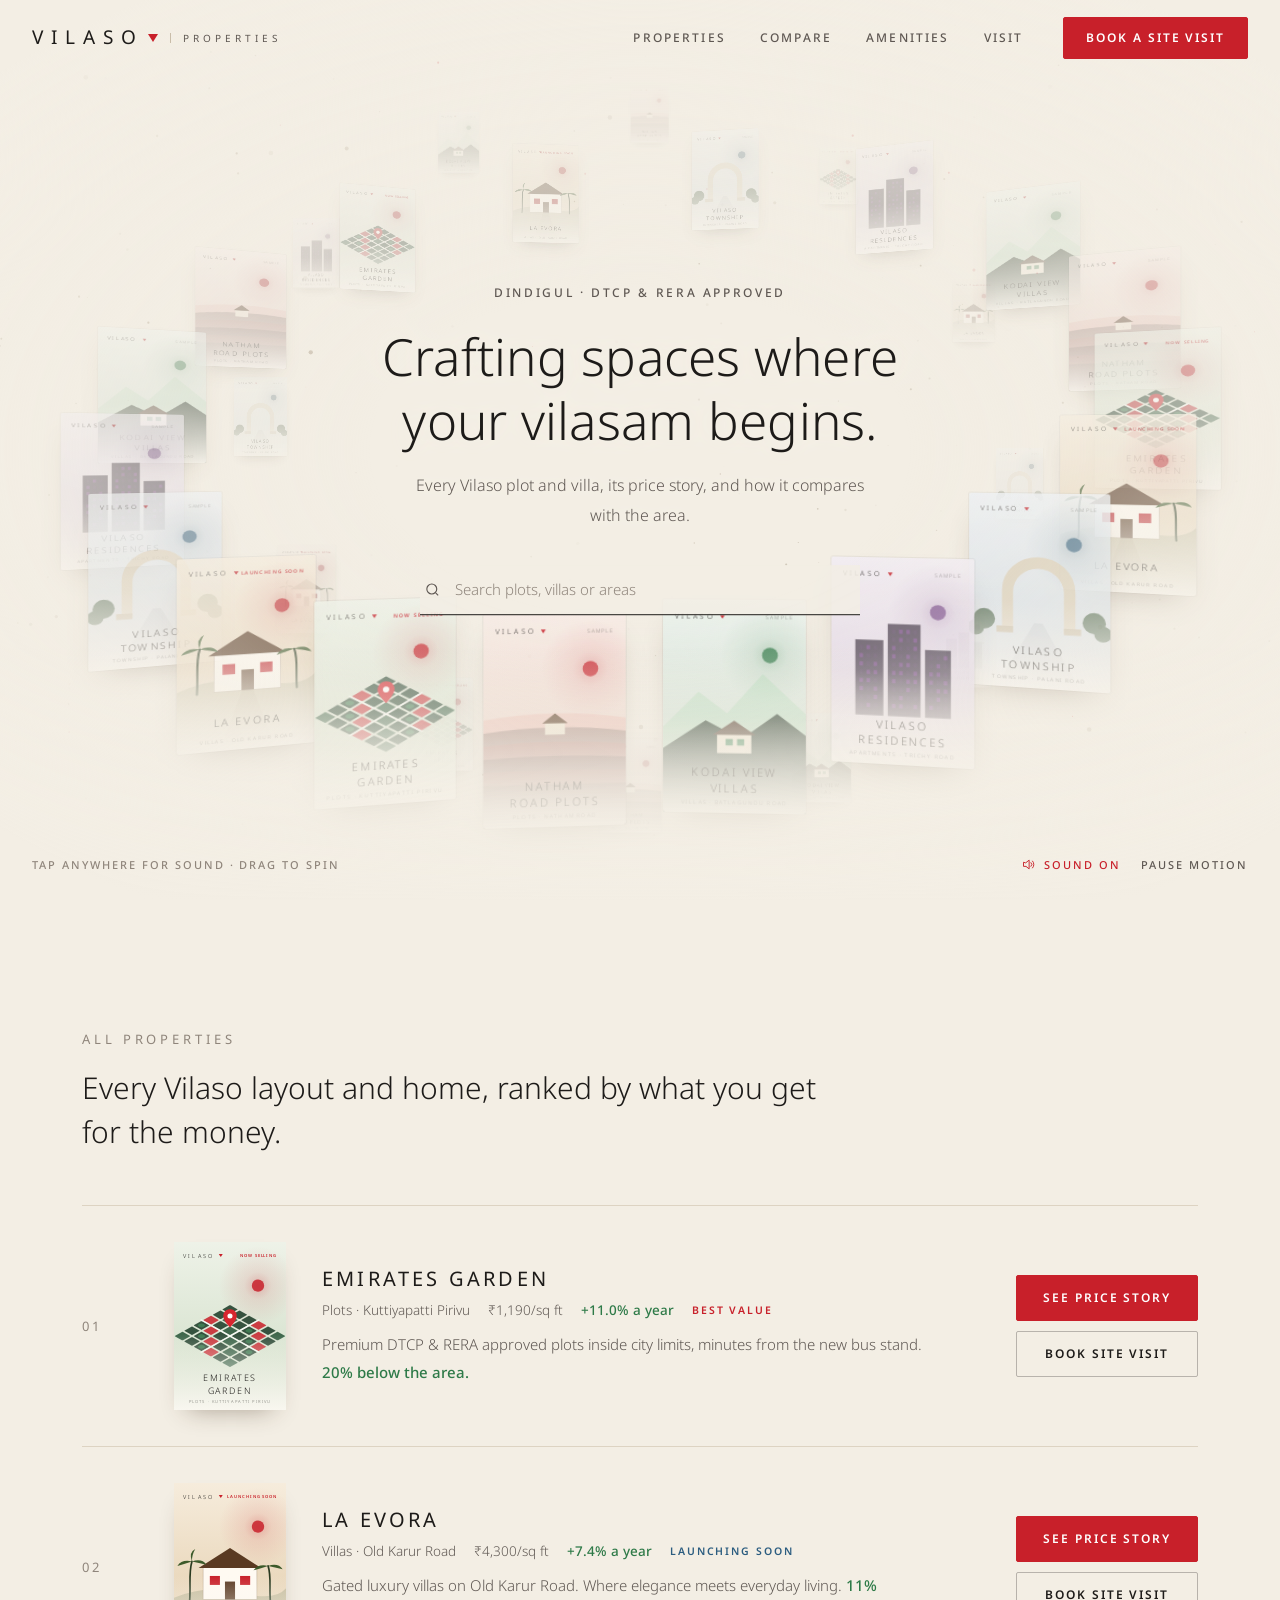
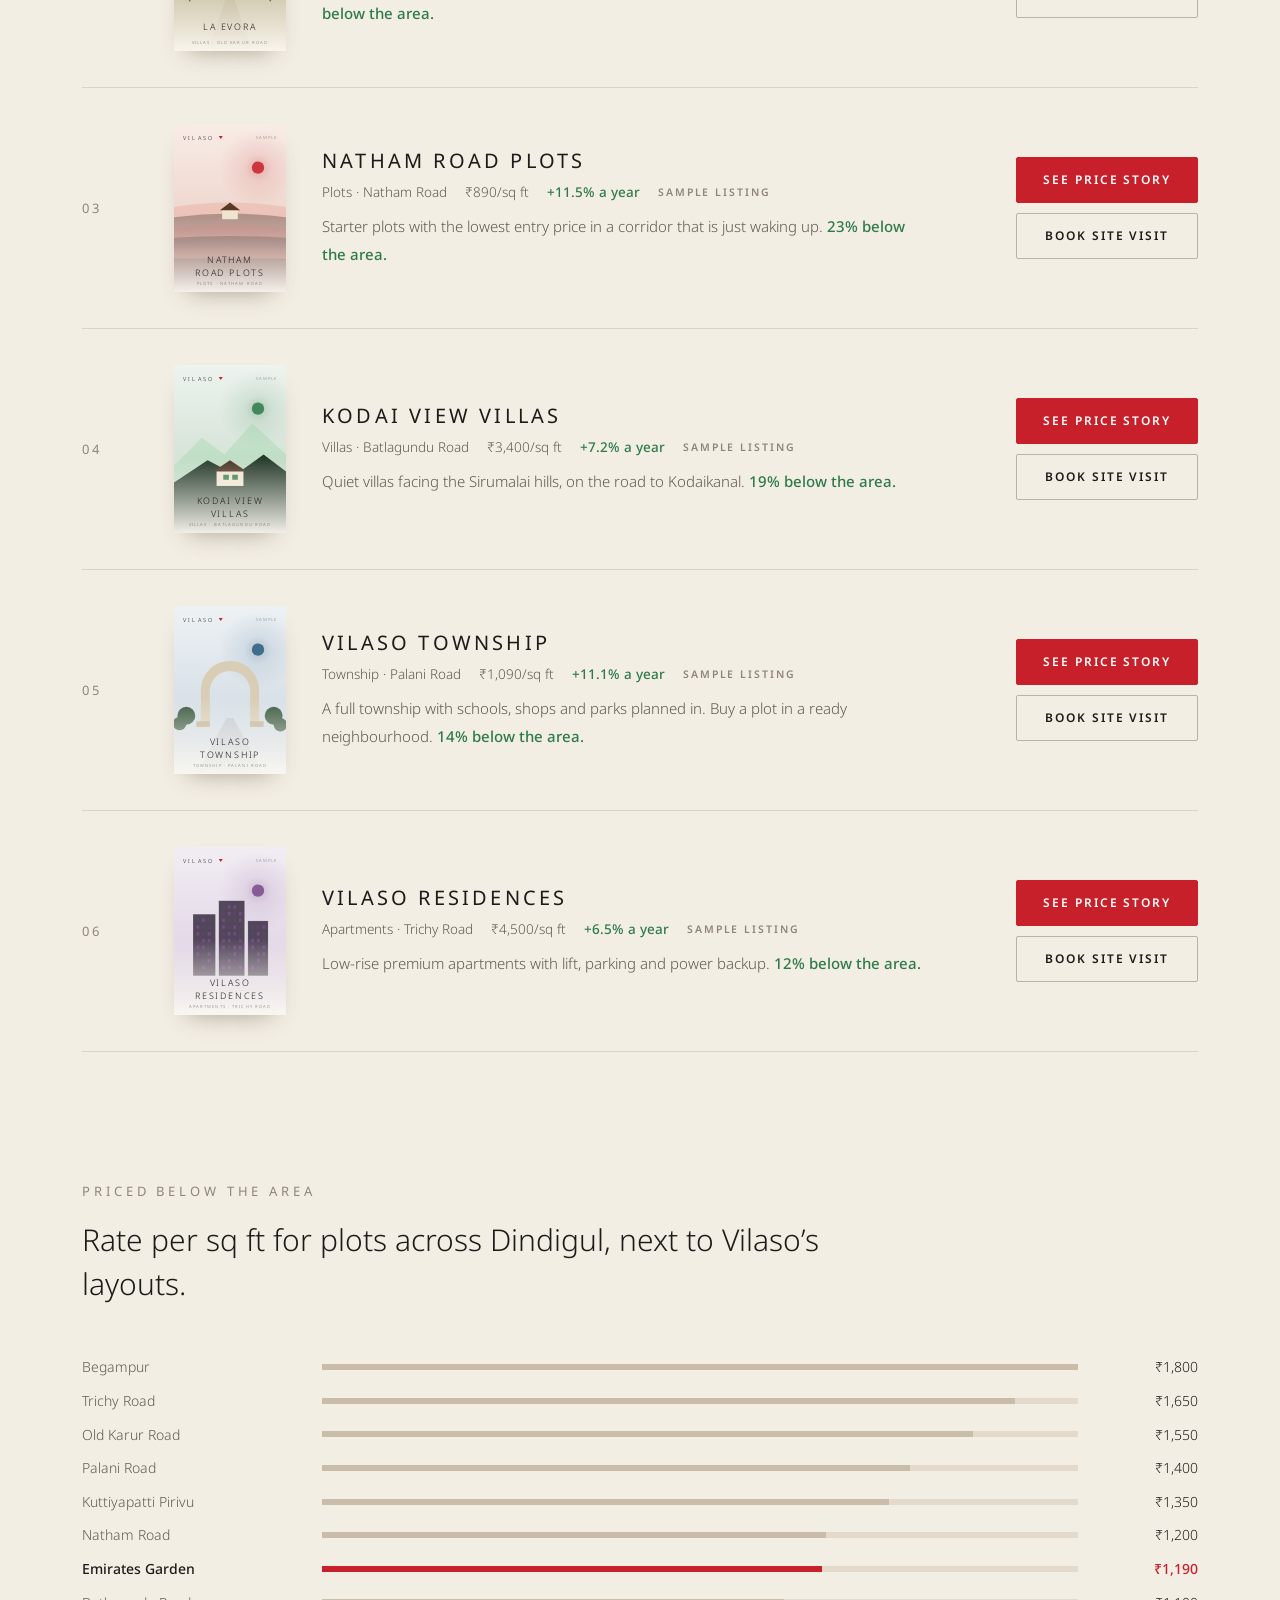
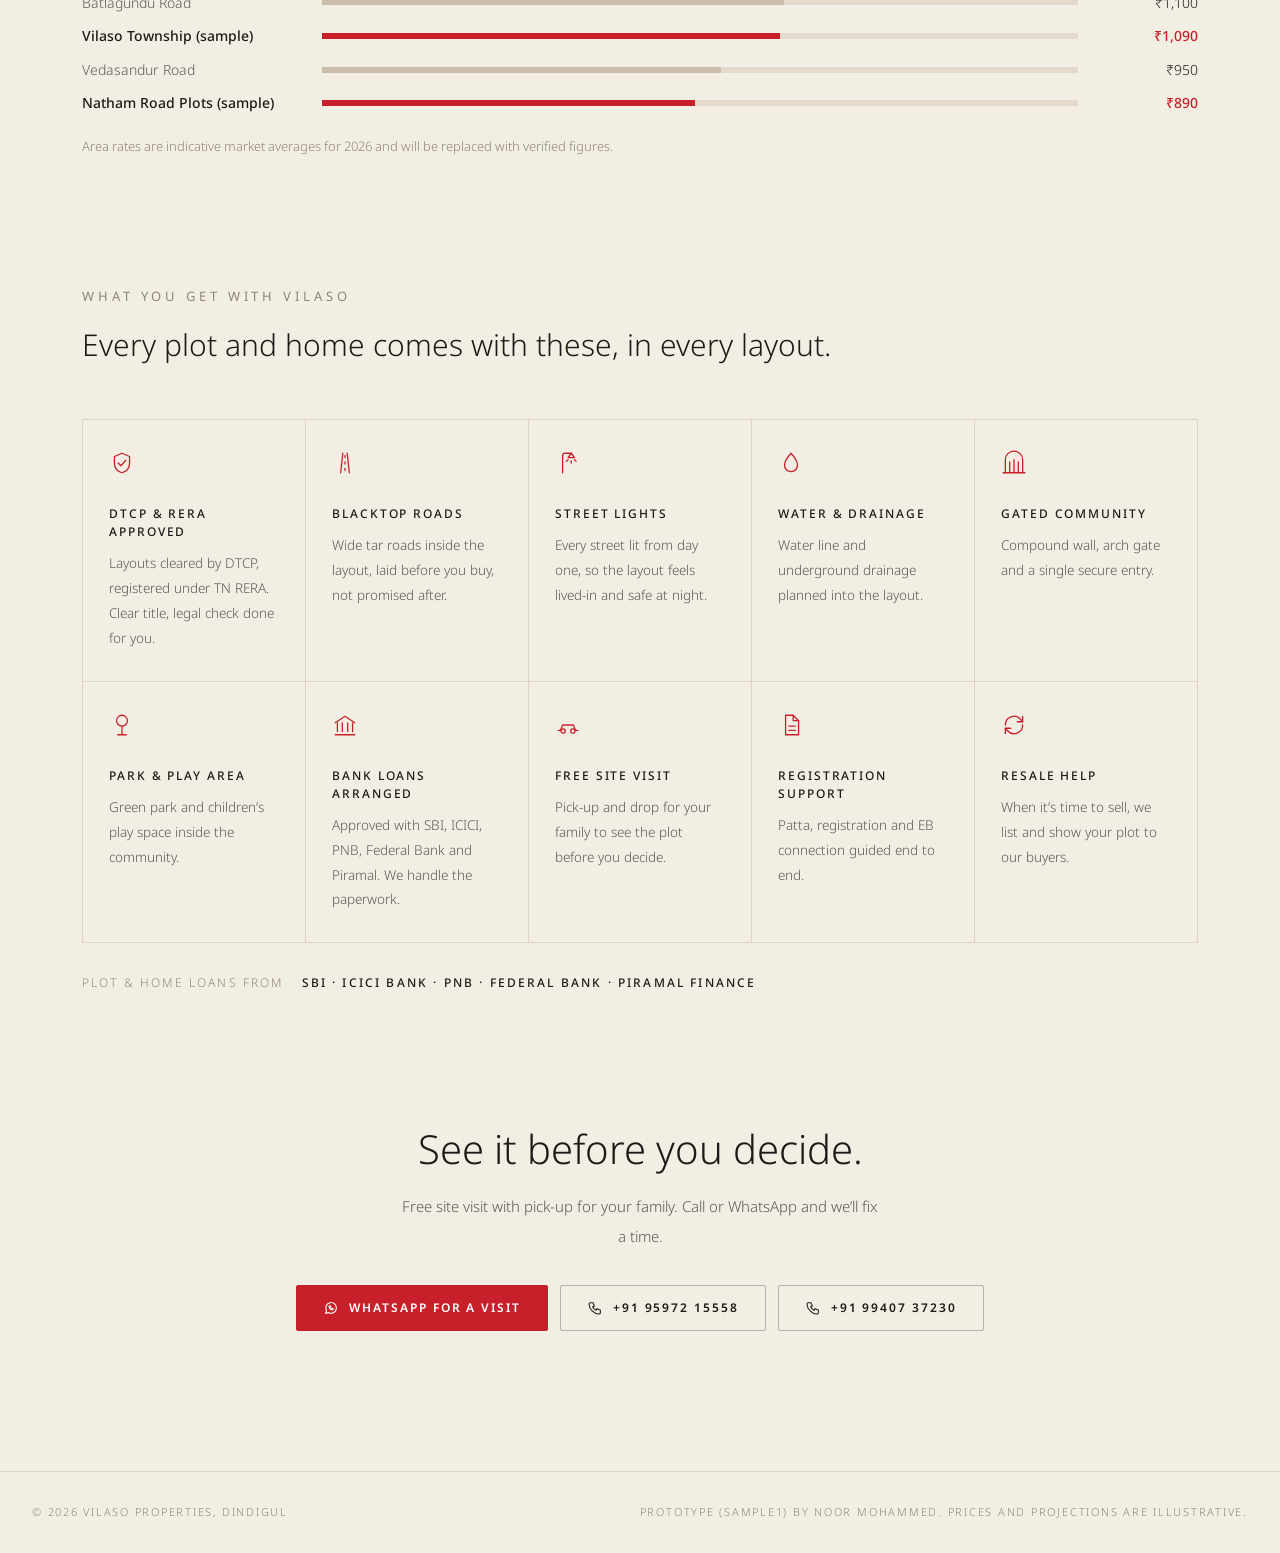
==== commit 17f39427: "Restyle type and spacing after burjkhalifa.ae; remove template look One family (Noto Sans): small tr" ====
--- a/index.html
+++ b/index.html
@@ -9,8 +9,8 @@
 <meta name="robots" content="noindex">
 <link rel="preconnect" href="https://fonts.googleapis.com">
 <link rel="preconnect" href="https://fonts.gstatic.com" crossorigin>
-<link rel="stylesheet" href="https://fonts.googleapis.com/css2?family=Geist:wght@300..700&family=Instrument+Serif:ital@0;1&display=swap">
-<link rel="stylesheet" href="sample1/style.css?v=3">
+<link rel="stylesheet" href="https://fonts.googleapis.com/css2?family=Noto+Sans:wght@300;400;500;600&display=swap">
+<link rel="stylesheet" href="sample1/style.css?v=4">
 </head>
 <body>
 <a class="skip" href="#main">Skip to content</a>
@@ -26,31 +26,24 @@
   <!-- Hero: rolling orbit of property tiles -->
   <section class="orbit" id="orbit" aria-labelledby="hero-h">
     <canvas class="o-sky" id="sky" aria-hidden="true"></canvas>
-    <div class="o-glow" id="glow" aria-hidden="true"></div>
     <div class="o-vignette" aria-hidden="true"></div>
     <div class="o-ring" id="ring"></div>
     <div class="o-core" id="core">
-      <p class="eyebrow"><span class="dot"></span>Dindigul · DTCP &amp; RERA approved</p>
-      <h1 id="hero-h">Crafting spaces where your <em>vilasam</em> begins.</h1>
+      <p class="kick">Dindigul · DTCP &amp; RERA approved</p>
+      <h1 id="hero-h">Crafting spaces where your vilasam begins.</h1>
       <p class="o-sub">Every Vilaso plot and villa, its price story, and how it compares with the area.</p>
       <div class="ask" id="ask">
         <svg viewBox="0 0 24 24" aria-hidden="true"><circle cx="11" cy="11" r="7"/><path d="m20 20-3.5-3.5"/></svg>
-        <input id="q" type="search" autocomplete="off" aria-label="Search properties" placeholder=" ">
-        <span class="ask-hint" id="hint" aria-hidden="true">Plots near the new bus stand</span>
-        <kbd>/</kbd>
+        <input id="q" type="search" autocomplete="off" aria-label="Search properties" placeholder="Search plots, villas or areas">
         <div class="ask-res" id="res" role="listbox" hidden></div>
       </div>
-      <div class="chips" id="chips"></div>
     </div>
     <div class="o-ui">
-      <span class="o-help" id="help"><span class="o-help-d">Drag to spin · tap a tile to open</span><span class="o-help-m">Swipe to spin · tap a tile to open</span></span>
+      <span class="o-help" id="help"><span class="o-help-d">Drag to spin · tap a tile to open</span><span class="o-help-m">Swipe to spin</span></span>
       <span class="o-btns"><button class="o-pause o-snd" id="snd" type="button" aria-pressed="true">Sound on</button>
       <button class="o-pause" id="pause" type="button" aria-pressed="false">Pause motion</button></span>
     </div>
   </section>
-
-  <!-- Marquee of area growth -->
-  <div class="tick" aria-label="Area price growth"><div class="tick-in" id="tick"></div></div>
 
   <section class="sec" id="projects" aria-labelledby="proj-h">
     <div class="sec-hd"><h2 id="proj-h">All properties</h2><p>Every Vilaso layout and home, ranked by what you get for the money.</p></div>
@@ -70,7 +63,7 @@
   </section>
 
   <section class="sec visit" id="visit" aria-labelledby="v-h">
-    <h2 id="v-h">See it before you <em>decide.</em></h2>
+    <h2 id="v-h">See it before you decide.</h2>
     <p>Free site visit with pick-up for your family. Call or WhatsApp and we’ll fix a time.</p>
     <div class="cta" id="cta"></div>
   </section>
@@ -86,8 +79,8 @@
   <div class="det-in" id="detIn"></div>
 </div>
 
-<script src="sample1/data.js?v=3"></script>
-<script src="sample1/fx.js?v=3"></script>
-<script src="sample1/app.js?v=3"></script>
+<script src="sample1/data.js?v=4"></script>
+<script src="sample1/fx.js?v=4"></script>
+<script src="sample1/app.js?v=4"></script>
 </body>
 </html>
--- a/sample1/style.css
+++ b/sample1/style.css
@@ -1,239 +1,214 @@
-/* Vilaso sample1: light theme from the Vilaso logo. Beige background, black text, logo red accent, serif display.
-   Token names (ink = background, paper = text, amber = accent) are kept from the first dark version. */
+/* Vilaso sample1. Logo colours (beige, black, red); type and spacing modelled on burjkhalifa.ae:
+   one sans family (Noto Sans), small uppercase tracked labels, light large statements, airy body text, square buttons.
+   Token names: ink = background, paper = text, amber = accent (kept from the first version). */
 :root {
   --ink: #f3eee4; --ink-2: #ece5d8; --ink-3: #e3dacb; --line: #ddd3c2; --line-2: #c9bda9;
-  --paper: #151311; --mute: #5c544a; --mute-2: #887e70;
-  --amber: #c8202a; --amber-2: #a3141d; --go: #2e7a48; --skip: #c8202a; --sky: #2c5d80;
-  --red: #c8202a; --navy: #1f2a5a;
-  --serif: "Instrument Serif", ui-serif, Georgia, serif;
-  --sans: "Geist", ui-sans-serif, system-ui, -apple-system, sans-serif;
+  --paper: #1d1b19; --mute: #5f5853; --mute-2: #8f857b;
+  --amber: #c8202a; --amber-2: #a3141d; --go: #2e7a48; --sky: #2c5d80;
+  --sans: "Noto Sans", system-ui, -apple-system, "Segoe UI", sans-serif;
+  --track: .22em;
   --card-w: 132px;
   color-scheme: light;
 }
 * { box-sizing: border-box; }
 html { scroll-behavior: smooth; -webkit-text-size-adjust: 100%; }
-body { margin: 0; background: var(--ink); color: var(--paper); font: 16px/1.55 var(--sans); -webkit-font-smoothing: antialiased; overflow-x: hidden; }
+body { margin: 0; background: var(--ink); color: var(--paper); font: 300 15px/2 var(--sans); -webkit-font-smoothing: antialiased; overflow-x: hidden; }
 body.lock { overflow: hidden; }
-body::after { /* film grain */
-  content: ""; position: fixed; inset: 0; pointer-events: none; z-index: 200; opacity: .05; mix-blend-mode: multiply;
-  background-image: url("data:image/svg+xml,%3Csvg xmlns='http://www.w3.org/2000/svg' width='160' height='160'%3E%3Cfilter id='n'%3E%3CfeTurbulence type='fractalNoise' baseFrequency='.9' numOctaves='2' stitchTiles='stitch'/%3E%3C/filter%3E%3Crect width='100%25' height='100%25' filter='url(%23n)'/%3E%3C/svg%3E");
-}
 a { color: inherit; }
-em { font-style: italic; color: var(--amber); }
-.skip { position: absolute; left: -999px; } .skip:focus { left: 12px; top: 12px; z-index: 300; background: var(--paper); color: var(--ink); padding: 8px 12px; border-radius: 8px; }
-:focus-visible { outline: 2px solid var(--amber); outline-offset: 3px; }
-
-/* Buttons */
-.btn { display: inline-flex; align-items: center; justify-content: center; gap: 8px; height: 44px; padding: 0 18px; border-radius: 999px; border: 1px solid var(--line-2); background: rgba(21,19,17,.03); color: var(--paper); font: 500 15px var(--sans); text-decoration: none; cursor: pointer; transition: background .2s, border-color .2s, transform .2s; white-space: nowrap; }
-.btn:hover { border-color: var(--mute-2); background: rgba(21,19,17,.06); }
-.btn:active { transform: scale(.97); }
-.btn-amber { background: var(--amber); border-color: var(--amber); color: #fff; font-weight: 600; }
+h1, h2, h3, p { margin: 0; }
+.skip { position: absolute; left: -999px; } .skip:focus { left: 12px; top: 12px; z-index: 300; background: var(--paper); color: var(--ink); padding: 8px 12px; }
+:focus-visible { outline: 1px solid var(--amber); outline-offset: 3px; }
+
+/* Small uppercase label, the main typographic device */
+.kick, .stats small, .calc .row small, .d-next small, .ptab th, .tagline { font: 500 12px/1.4 var(--sans); letter-spacing: var(--track); text-transform: uppercase; color: var(--mute-2); }
+
+/* Buttons: square, uppercase, tracked */
+.btn { display: inline-flex; align-items: center; justify-content: center; gap: 10px; height: 46px; padding: 0 26px; border-radius: 2px; border: 1px solid rgba(29,27,25,.28); background: transparent; color: var(--paper); font: 600 12px/1 var(--sans); letter-spacing: .16em; text-transform: uppercase; text-decoration: none; cursor: pointer; transition: background .25s, border-color .25s, color .25s; white-space: nowrap; }
+.btn:hover { border-color: var(--paper); }
+.btn-amber { background: var(--amber); border-color: var(--amber); color: #fff; }
 .btn-amber:hover { background: var(--amber-2); border-color: var(--amber-2); }
-.btn svg { width: 18px; height: 18px; fill: none; stroke: currentColor; stroke-width: 1.8; }
+.btn svg { width: 16px; height: 16px; fill: none; stroke: currentColor; stroke-width: 1.6; }
 
 /* Header */
-.hdr { position: fixed; top: 0; left: 0; right: 0; z-index: 60; display: flex; align-items: center; gap: 24px; padding: max(14px, env(safe-area-inset-top)) max(24px, env(safe-area-inset-right)) 14px max(24px, env(safe-area-inset-left)); transition: background .3s, border-color .3s; border-bottom: 1px solid transparent; }
-.hdr.solid { background: rgba(243,238,228,.82); backdrop-filter: blur(14px); -webkit-backdrop-filter: blur(14px); border-color: var(--line); }
-.logo { display: inline-flex; align-items: baseline; gap: 6px; text-decoration: none; position: relative; }
-.logo-w { font: 400 26px/1 var(--serif); letter-spacing: .08em; }
-.logo-s { font: 500 11px var(--sans); letter-spacing: .22em; text-transform: uppercase; color: var(--mute); }
-.logo-t { width: 0; height: 0; border-left: 5px solid transparent; border-right: 5px solid transparent; border-top: 8px solid var(--red); align-self: center; margin: 0 1px 0 -2px; }
-.nav { display: flex; gap: 22px; margin-left: auto; font-size: 14.5px; }
-.nav a { text-decoration: none; color: var(--mute); transition: color .2s; } .nav a:hover { color: var(--paper); }
-.hdr-cta { height: 38px; font-size: 14px; }
+.hdr { position: fixed; top: 0; left: 0; right: 0; z-index: 60; display: flex; align-items: center; gap: 40px; height: 76px; padding: env(safe-area-inset-top) max(32px, env(safe-area-inset-right)) 0 max(32px, env(safe-area-inset-left)); border-bottom: 1px solid transparent; transition: background .3s, border-color .3s; }
+.hdr.solid { background: var(--ink); border-color: var(--line); }
+.logo { display: inline-flex; align-items: center; gap: 12px; text-decoration: none; }
+.logo-w { font: 400 19px/1 var(--sans); letter-spacing: .42em; margin-right: -.42em; }
+.logo-t { width: 0; height: 0; border-left: 5px solid transparent; border-right: 5px solid transparent; border-top: 8px solid var(--amber); }
+.logo-s { font: 400 10px/1 var(--sans); letter-spacing: .4em; text-transform: uppercase; color: var(--mute); padding-left: 12px; border-left: 1px solid var(--line-2); }
+.nav { display: flex; gap: 34px; margin-left: auto; }
+.nav a { font: 500 12px/1 var(--sans); letter-spacing: .18em; text-transform: uppercase; text-decoration: none; color: var(--mute); transition: color .2s; }
+.nav a:hover { color: var(--paper); }
+.hdr-cta { height: 42px; padding: 0 22px; }
 
 /* ---------- Orbit hero ---------- */
 .orbit { position: relative; height: 100svh; min-height: 640px; overflow: hidden; touch-action: pan-y; user-select: none; -webkit-user-select: none; cursor: grab; isolation: isolate; }
 .orbit.grabbing { cursor: grabbing; }
 .o-sky { position: absolute; inset: 0; width: 100%; height: 100%; z-index: 0; }
-.o-glow { position: absolute; inset: -20%; z-index: 0; opacity: 0; transition: opacity .8s, background .8s; filter: blur(40px); }
-.o-vignette { position: absolute; inset: 0; z-index: 3; pointer-events: none; background: radial-gradient(ellipse 70% 60% at 50% 50%, transparent 30%, rgba(243,238,228,.55) 75%, var(--ink) 100%), linear-gradient(transparent 70%, var(--ink)); }
+.o-vignette { position: absolute; inset: 0; z-index: 3; pointer-events: none; background: radial-gradient(ellipse 70% 60% at 50% 50%, transparent 30%, rgba(243,238,228,.55) 75%, var(--ink) 100%), linear-gradient(transparent 72%, var(--ink)); }
 .o-ring { position: absolute; inset: 0; z-index: 2; perspective: 900px; }
 .o-card { position: absolute; left: 0; top: 0; width: var(--card-w); aspect-ratio: 2 / 3; margin: calc(var(--card-w) * -.75) 0 0 calc(var(--card-w) * -.5); text-decoration: none; will-change: transform, opacity, filter; -webkit-tap-highlight-color: transparent; }
-.o-tilt { position: absolute; inset: 0; border-radius: 10px; overflow: hidden; box-shadow: 0 18px 34px -14px rgba(60,40,20,.45), 0 0 0 1px rgba(21,19,17,.06); transform: rotateX(var(--rx, 0deg)) rotateY(var(--ry, 0deg)); transition: transform .25s ease-out, box-shadow .3s; transform-style: preserve-3d; }
+.o-tilt { position: absolute; inset: 0; border-radius: 2px; overflow: hidden; box-shadow: 0 16px 30px -16px rgba(60,40,20,.45), 0 0 0 1px rgba(29,27,25,.06); transition: box-shadow .3s; }
 .o-tilt svg { display: block; width: 100%; height: 100%; }
-.o-glare { position: absolute; inset: 0; background: radial-gradient(circle at var(--gx, 50%) var(--gy, 0%), rgba(255,255,255,.28), transparent 55%); opacity: 0; transition: opacity .3s; mix-blend-mode: soft-light; }
-.o-foil { position: absolute; inset: 0; background: linear-gradient(115deg, transparent 30%, rgba(255,207,122,.18) 45%, rgba(143,179,201,.14) 55%, transparent 70%); background-size: 250% 100%; background-position: var(--gx, 50%) 0; opacity: 0; transition: opacity .3s; mix-blend-mode: screen; }
-.o-card.hot .o-glare, .o-card.hot .o-foil { opacity: 1; }
-.o-card.hot .o-tilt { box-shadow: 0 30px 50px -12px rgba(60,40,20,.5), 0 0 0 1px rgba(200,32,42,.6), 0 0 40px -6px rgba(200,32,42,.35); }
-.o-label { position: absolute; left: 50%; top: calc(100% + 10px); transform: translateX(-50%); white-space: nowrap; font-size: 12px; font-weight: 500; color: var(--paper); background: rgba(243,238,228,.8); border: 1px solid var(--line-2); padding: 4px 10px; border-radius: 99px; opacity: 0; transition: opacity .2s; pointer-events: none; }
+.o-card.hot .o-tilt { box-shadow: 0 26px 44px -16px rgba(60,40,20,.5), 0 0 0 1px var(--amber); }
+.o-label { position: absolute; left: 50%; top: calc(100% + 12px); transform: translateX(-50%); white-space: nowrap; font: 500 10.5px/1 var(--sans); letter-spacing: .16em; text-transform: uppercase; color: var(--paper); background: var(--ink); padding: 7px 10px; opacity: 0; transition: opacity .2s; pointer-events: none; }
 .o-card.hot .o-label { opacity: 1; }
 
-.o-core { position: absolute; z-index: 5; left: 50%; top: 50%; transform: translate(-50%, -50%); width: min(640px, calc(100% - 40px)); text-align: center; pointer-events: none; }
+.o-core { position: absolute; z-index: 5; left: 50%; top: 50%; transform: translate(-50%, -50%); width: min(620px, calc(100% - 40px)); text-align: center; pointer-events: none; }
 .o-core > * { pointer-events: auto; }
-.eyebrow { display: inline-flex; align-items: center; gap: 8px; margin: 0 0 16px; font-size: 13px; letter-spacing: .04em; color: var(--mute); background: rgba(243,238,228,.6); border: 1px solid var(--line-2); padding: 6px 14px; border-radius: 99px; backdrop-filter: blur(6px); }
-.dot { width: 7px; height: 7px; border-radius: 50%; background: var(--go); box-shadow: 0 0 0 0 rgba(46,122,72,.6); animation: ping 2.2s infinite; }
-@keyframes ping { 0% { box-shadow: 0 0 0 0 rgba(46,122,72,.55); } 80%, 100% { box-shadow: 0 0 0 9px rgba(46,122,72,0); } }
-h1 { font: 400 clamp(44px, 7.4vw, 92px)/.98 var(--serif); letter-spacing: -.01em; margin: 0; text-wrap: balance; text-shadow: 0 2px 30px rgba(243,238,228,.95), 0 0 2px rgba(243,238,228,.9); }
-.o-sub { color: #3d362e; margin: 18px auto 0; max-width: 30em; font-size: 17px; text-shadow: 0 1px 16px rgba(243,238,228,1); }
-.ask { position: relative; margin: 26px auto 0; max-width: 460px; height: 54px; border-radius: 999px; background: rgba(251,248,242,.82); border: 1px solid var(--line-2); display: flex; align-items: center; padding: 0 16px 0 18px; gap: 10px; backdrop-filter: blur(10px); -webkit-backdrop-filter: blur(10px); transition: border-color .2s, box-shadow .2s; text-align: left; }
-.ask:focus-within { border-color: var(--amber); box-shadow: 0 0 0 4px rgba(200,32,42,.14); }
-.ask > svg { width: 18px; height: 18px; fill: none; stroke: var(--mute); stroke-width: 2; flex: none; }
-.ask input { flex: 1; min-width: 0; height: 100%; background: none; border: 0; outline: 0; color: var(--paper); font: 16px var(--sans); }
+.o-core .kick { color: var(--mute); }
+h1 { font: 300 clamp(32px, 4vw, 52px)/1.25 var(--sans); letter-spacing: .005em; margin-top: 22px; text-wrap: balance; text-shadow: 0 0 24px var(--ink), 0 0 2px var(--ink); }
+.o-sub { color: var(--mute); margin: 18px auto 0; max-width: 30em; font-size: 16px; line-height: 1.9; text-shadow: 0 0 14px var(--ink); }
+.ask { position: relative; margin: 34px auto 0; max-width: 440px; height: 50px; display: flex; align-items: center; gap: 12px; padding: 0 4px; background: rgba(243,238,228,.85); border-bottom: 1px solid var(--paper); text-align: left; }
+.ask > svg { width: 17px; height: 17px; fill: none; stroke: var(--mute); stroke-width: 1.6; flex: none; }
+.ask input { flex: 1; min-width: 0; height: 100%; background: none; border: 0; outline: 0; color: var(--paper); font: 300 15px var(--sans); }
+.ask input::placeholder { color: var(--mute-2); }
 .ask input::-webkit-search-cancel-button { display: none; }
-.ask-hint { position: absolute; left: 46px; right: 50px; color: var(--mute-2); pointer-events: none; white-space: nowrap; overflow: hidden; text-overflow: ellipsis; }
-.ask input:not(:placeholder-shown) ~ .ask-hint { display: none; }
-.ask kbd { font: 12px var(--sans); color: var(--mute-2); border: 1px solid var(--line-2); border-radius: 6px; padding: 1px 7px; }
-.ask-res { position: absolute; top: calc(100% + 8px); left: 0; right: 0; background: var(--ink-2); border: 1px solid var(--line-2); border-radius: 18px; padding: 6px; box-shadow: 0 24px 50px rgba(60,40,20,.16); z-index: 10; max-height: 50vh; overflow: auto; }
-.ask-res a { display: flex; align-items: center; gap: 12px; padding: 8px 10px; border-radius: 12px; text-decoration: none; }
-.ask-res a:hover, .ask-res a.on { background: var(--ink-3); }
-.ask-res .th { width: 34px; flex: none; border-radius: 5px; overflow: hidden; aspect-ratio: 2/3; } .ask-res .th svg { display: block; width: 100%; height: 100%; }
-.ask-res b { display: block; font-weight: 500; } .ask-res small { color: var(--mute); }
-.ask-res .none { padding: 12px; color: var(--mute); font-size: 14px; }
-.chips { display: flex; flex-wrap: wrap; gap: 8px; justify-content: center; margin-top: 14px; }
-.chip { font: 13.5px var(--sans); color: #3d362e; background: rgba(251,248,242,.7); border: 1px solid var(--line-2); padding: 6px 13px; border-radius: 99px; cursor: pointer; transition: border-color .2s, color .2s; backdrop-filter: blur(6px); }
-.chip:hover { border-color: var(--amber); color: var(--paper); }
-.o-ui { position: absolute; z-index: 6; left: 0; right: 0; bottom: max(22px, env(safe-area-inset-bottom)); display: flex; justify-content: space-between; align-items: center; padding: 0 24px; font-size: 13px; color: var(--mute-2); pointer-events: none; }
+.ask-res { position: absolute; top: calc(100% + 6px); left: 0; right: 0; background: #faf7f1; border: 1px solid var(--line); box-shadow: 0 20px 40px rgba(60,40,20,.12); z-index: 10; max-height: 50vh; overflow: auto; }
+.ask-res a { display: flex; align-items: center; gap: 14px; padding: 10px 14px; text-decoration: none; border-bottom: 1px solid var(--line); line-height: 1.5; }
+.ask-res a:last-child { border-bottom: 0; }
+.ask-res a:hover, .ask-res a.on { background: var(--ink-2); }
+.ask-res .th { width: 32px; flex: none; overflow: hidden; aspect-ratio: 2/3; } .ask-res .th svg { display: block; width: 100%; height: 100%; }
+.ask-res b { display: block; font-weight: 500; letter-spacing: .08em; text-transform: uppercase; font-size: 12.5px; } .ask-res small { color: var(--mute); font-size: 13px; }
+.ask-res .none { padding: 14px; color: var(--mute); font-size: 14px; line-height: 1.6; }
+.o-ui { position: absolute; z-index: 6; left: 0; right: 0; bottom: max(24px, env(safe-area-inset-bottom)); display: flex; justify-content: space-between; align-items: center; padding: 0 32px; pointer-events: none; }
 .o-ui > * { pointer-events: auto; }
-.o-help { transition: opacity .5s; } .o-help.gone { opacity: 0; }
+.o-help { font: 500 11px/1 var(--sans); letter-spacing: .18em; text-transform: uppercase; color: var(--mute-2); transition: opacity .5s; } .o-help.gone { opacity: 0; }
 .o-help-m { display: none; }
-.o-pause { background: none; border: 1px solid var(--line-2); color: var(--mute); border-radius: 99px; padding: 6px 12px; font: 13px var(--sans); cursor: pointer; }
-.o-pause:hover { color: var(--paper); border-color: var(--mute-2); }
-
-/* Ticker */
-.tick { border-block: 1px solid var(--line); overflow: hidden; background: var(--ink-2); }
-.tick-in { display: flex; width: max-content; animation: tick 48s linear infinite; }
-.tick:hover .tick-in { animation-play-state: paused; }
-.tick span { padding: 13px 26px; white-space: nowrap; font-size: 14px; color: var(--mute); border-right: 1px solid var(--line); }
-.tick b { color: var(--paper); font-weight: 500; margin-right: 8px; } .tick i { font-style: normal; color: var(--go); }
-@keyframes tick { to { transform: translateX(-50%); } }
+.o-btns { display: flex; gap: 20px; }
+.o-pause { white-space: nowrap; display: inline-flex; align-items: center; gap: 8px; background: none; border: 0; padding: 4px 0; color: var(--mute); font: 500 11px/1 var(--sans); letter-spacing: .18em; text-transform: uppercase; cursor: pointer; }
+.o-pause:hover { color: var(--paper); }
+.o-snd svg { width: 15px; height: 15px; fill: none; stroke: currentColor; stroke-width: 1.5; stroke-linecap: round; stroke-linejoin: round; }
+.o-snd[aria-pressed="true"] { color: var(--amber); }
 
 /* Sections */
-.sec { max-width: 1180px; margin: 0 auto; padding: 110px max(24px, env(safe-area-inset-left)) 0; }
-.sec-hd { display: flex; justify-content: space-between; align-items: end; gap: 24px; flex-wrap: wrap; margin-bottom: 34px; }
-.sec-hd h2, .visit h2 { font: 400 clamp(38px, 5vw, 60px)/1 var(--serif); margin: 0; letter-spacing: -.01em; }
-.sec-hd p { color: var(--mute); margin: 0; max-width: 28em; }
-.fine { color: var(--mute-2); font-size: 13px; margin-top: 16px; }
-.reveal { opacity: 0; transform: translateY(28px); transition: opacity .8s cubic-bezier(.2,.7,.2,1), transform .8s cubic-bezier(.2,.7,.2,1); }
+.sec { max-width: 1180px; margin: 0 auto; padding: 130px max(32px, env(safe-area-inset-left)) 0; }
+.sec-hd { margin-bottom: 52px; max-width: 760px; }
+.sec-hd h2 { font: 400 13px/1.4 var(--sans); letter-spacing: .3em; text-transform: uppercase; color: var(--mute-2); }
+.sec-hd p { font: 300 clamp(24px, 2.6vw, 30px)/1.45 var(--sans); color: var(--paper); margin-top: 18px; }
+.fine { color: var(--mute-2); font-size: 13px; line-height: 1.7; margin-top: 22px; }
+.reveal { opacity: 0; transform: translateY(24px); transition: opacity .9s cubic-bezier(.2,.7,.2,1), transform .9s cubic-bezier(.2,.7,.2,1); }
 .reveal.in { opacity: 1; transform: none; }
 
-/* Ranked list (like a trending chart) */
+/* Property list */
 .rank { list-style: none; margin: 0; padding: 0; border-top: 1px solid var(--line); }
-.rank li { display: grid; grid-template-columns: 92px 120px 1fr auto; gap: 28px; align-items: center; padding: 28px 0; border-bottom: 1px solid var(--line); }
-.rank .n { font: 400 64px/1 var(--serif); color: var(--line-2); transition: color .3s; }
-.rank li:hover .n { color: var(--amber); }
-.rank .pst { border-radius: 8px; overflow: hidden; aspect-ratio: 2/3; box-shadow: 0 14px 28px -12px rgba(60,40,20,.45); transition: transform .4s cubic-bezier(.2,.7,.2,1); display: block; }
-.rank li:hover .pst { transform: rotate(-2deg) scale(1.04); }
+.rank li { display: grid; grid-template-columns: 56px 112px 1fr auto; gap: 36px; align-items: center; padding: 36px 0; border-bottom: 1px solid var(--line); }
+.rank .n { font: 400 13px/1 var(--sans); letter-spacing: .2em; color: var(--mute-2); }
+.rank .pst { overflow: hidden; aspect-ratio: 2/3; box-shadow: 0 12px 24px -14px rgba(60,40,20,.45); transition: transform .5s cubic-bezier(.2,.7,.2,1); display: block; }
+.rank li:hover .pst { transform: translateY(-4px); }
 .rank .pst svg { display: block; width: 100%; height: 100%; }
-.rank h3 { font: 400 34px/1.05 var(--serif); margin: 0; }
-.rank h3 a { text-decoration: none; } .rank h3 a:hover { color: var(--amber-2); }
-.meta { color: var(--mute); font-size: 14.5px; margin: 6px 0 10px; display: flex; flex-wrap: wrap; gap: 6px 14px; align-items: center; }
-.rank p { margin: 0; color: #3d362e; max-width: 40em; }
-.rank .acts { display: flex; flex-direction: column; gap: 8px; align-items: stretch; }
-.pill { display: inline-flex; align-items: center; gap: 6px; font-size: 12.5px; font-weight: 600; padding: 3px 10px; border-radius: 99px; border: 1px solid currentColor; letter-spacing: .01em; }
+.rank h3 { font: 400 20px/1.3 var(--sans); letter-spacing: .16em; text-transform: uppercase; }
+.rank h3 a { text-decoration: none; } .rank h3 a:hover { color: var(--amber); }
+.meta { color: var(--mute); font-size: 13.5px; line-height: 1.6; margin: 8px 0 10px; display: flex; flex-wrap: wrap; gap: 4px 18px; align-items: center; }
+.rank p { color: var(--mute); max-width: 40em; line-height: 1.85; }
+.rank p .up { font-weight: 500; }
+.rank .acts { display: flex; flex-direction: column; gap: 10px; align-items: stretch; }
+.pill { font: 600 10.5px/1 var(--sans); letter-spacing: .18em; text-transform: uppercase; }
 .pill.best, .pill.high { color: var(--amber); } .pill.soon { color: var(--sky); } .pill.sample { color: var(--mute-2); } .pill.go { color: var(--go); }
-.up { color: var(--go); font-weight: 600; }
+.up { color: var(--go); font-weight: 500; }
 
 /* Comparison bars */
-.cmp { display: grid; gap: 10px; }
-.bar { display: grid; grid-template-columns: 210px 1fr 110px; gap: 16px; align-items: center; font-size: 15px; }
+.cmp { display: grid; gap: 14px; }
+.bar { display: grid; grid-template-columns: 220px 1fr 100px; gap: 20px; align-items: center; font-size: 14px; line-height: 1.4; }
 .bar .l { color: var(--mute); white-space: nowrap; overflow: hidden; text-overflow: ellipsis; }
-.bar .t { height: 30px; background: var(--ink-2); border-radius: 6px; overflow: hidden; position: relative; }
-.bar .f { position: absolute; inset: 0 auto 0 0; width: 0; background: var(--line-2); border-radius: 6px; transition: width 1.2s cubic-bezier(.2,.7,.2,1); }
+.bar .t { height: 6px; background: var(--ink-3); position: relative; }
+.bar .f { position: absolute; inset: 0 auto 0 0; width: 0; background: var(--line-2); transition: width 1.4s cubic-bezier(.2,.7,.2,1); }
 .bar .v { text-align: right; font-variant-numeric: tabular-nums; }
-.bar.us .l { color: var(--paper); font-weight: 500; } .bar.us .f { background: linear-gradient(90deg, #8f1018, var(--amber)); } .bar.us .v { color: var(--amber-2); font-weight: 600; }
-.bar.avg .f { background: repeating-linear-gradient(90deg, var(--line-2) 0 6px, transparent 6px 10px); } .bar.avg .l { font-style: italic; }
+.bar.us .l { color: var(--paper); font-weight: 500; } .bar.us .f { background: var(--amber); } .bar.us .v { color: var(--amber); font-weight: 500; }
+.bar.avg .f { background: repeating-linear-gradient(90deg, var(--mute-2) 0 4px, transparent 4px 8px); }
 
 /* Amenities */
-.am { display: grid; grid-template-columns: repeat(5, minmax(0, 1fr)); gap: 1px; background: var(--line); border: 1px solid var(--line); border-radius: 18px; overflow: hidden; }
-.am div { background: var(--ink); padding: 26px; transition: background .3s; }
-.am div:hover { background: var(--ink-2); }
-.am svg { width: 30px; height: 30px; fill: none; stroke: var(--amber); stroke-width: 1.5; stroke-linecap: round; stroke-linejoin: round; }
-.am b { display: block; font: 400 24px/1.1 var(--serif); margin: 14px 0 6px; }
-.am p { margin: 0; color: var(--mute); font-size: 14.5px; }
-.banks { margin-top: 22px; display: flex; flex-wrap: wrap; gap: 8px 16px; align-items: baseline; color: var(--mute); font-size: 14px; }
-.banks b { color: var(--paper); font-weight: 500; letter-spacing: .02em; }
+.am { display: grid; grid-template-columns: repeat(5, minmax(0, 1fr)); border-top: 1px solid var(--line); border-left: 1px solid var(--line); }
+.am div { padding: 30px 26px; border-right: 1px solid var(--line); border-bottom: 1px solid var(--line); }
+.am svg { width: 26px; height: 26px; fill: none; stroke: var(--amber); stroke-width: 1.2; stroke-linecap: round; stroke-linejoin: round; }
+.am b { display: block; font: 500 12px/1.5 var(--sans); letter-spacing: .16em; text-transform: uppercase; margin: 20px 0 10px; }
+.am p { color: var(--mute); font-size: 13.5px; line-height: 1.85; }
+.banks { margin-top: 30px; display: flex; flex-wrap: wrap; gap: 6px 18px; align-items: baseline; color: var(--mute-2); font-size: 12px; letter-spacing: .18em; text-transform: uppercase; line-height: 1.6; }
+.banks b { color: var(--paper); font-weight: 500; }
 
 /* Visit */
-.visit { text-align: center; padding-bottom: 110px; }
-.visit p { color: var(--mute); max-width: 32em; margin: 16px auto 28px; font-size: 17px; }
-.cta { display: flex; gap: 10px; justify-content: center; flex-wrap: wrap; }
-.ftr { border-top: 1px solid var(--line); padding: 26px max(24px, env(safe-area-inset-left)) max(30px, env(safe-area-inset-bottom)); display: flex; justify-content: space-between; gap: 12px; flex-wrap: wrap; font-size: 13px; color: var(--mute-2); }
+.visit { text-align: center; padding-bottom: 140px; }
+.visit h2 { font: 300 clamp(28px, 3.2vw, 40px)/1.3 var(--sans); }
+.visit p { color: var(--mute); max-width: 32em; margin: 16px auto 34px; }
+.cta { display: flex; gap: 12px; justify-content: center; flex-wrap: wrap; }
+.ftr { border-top: 1px solid var(--line); padding: 30px max(32px, env(safe-area-inset-left)) max(32px, env(safe-area-inset-bottom)); display: flex; justify-content: space-between; gap: 12px; flex-wrap: wrap; font-size: 11px; line-height: 1.8; letter-spacing: .16em; text-transform: uppercase; color: var(--mute-2); }
 
 /* ---------- Property detail ---------- */
 .det { position: fixed; inset: 0; z-index: 100; background: var(--ink); overflow-y: auto; overscroll-behavior: contain; }
 .det[hidden] { display: none; }
 .det-in { min-height: 100%; }
-.d-hero { position: relative; min-height: min(80svh, 780px); display: grid; grid-template-columns: minmax(0, 1fr) 360px; gap: 56px; align-items: end; padding: 48px max(32px, env(safe-area-inset-left)) 56px; max-width: 1240px; margin: 0 auto; }
-.d-bg { position: fixed; inset: 0; z-index: -1; pointer-events: none; }
-.d-bg::after { content: ""; position: absolute; inset: 0; background: linear-gradient(180deg, rgba(243,238,228,.35), var(--ink) 75%); }
-.d-bg svg { width: 100%; height: 100%; filter: blur(60px) saturate(1.1); opacity: .16; transform: scale(1.2); }
-.d-top { position: sticky; top: 0; z-index: 5; display: flex; align-items: center; justify-content: space-between; padding: max(12px, env(safe-area-inset-top)) max(24px, env(safe-area-inset-right)) 12px max(24px, env(safe-area-inset-left)); background: rgba(243,238,228,.78); backdrop-filter: blur(14px); -webkit-backdrop-filter: blur(14px); border-bottom: 1px solid var(--line); }
-.d-close { display: inline-flex; gap: 8px; align-items: center; }
-.d-poster { border-radius: 16px; overflow: hidden; aspect-ratio: 2/3; box-shadow: 0 34px 60px -22px rgba(60,40,20,.5), 0 0 0 1px rgba(21,19,17,.06); }
+.d-top { position: sticky; top: 0; z-index: 5; display: flex; align-items: center; justify-content: space-between; height: 76px; padding: env(safe-area-inset-top) max(32px, env(safe-area-inset-right)) 0 max(32px, env(safe-area-inset-left)); background: var(--ink); border-bottom: 1px solid var(--line); }
+.d-close { height: 40px; padding: 0 18px; }
+.d-hero { display: grid; grid-template-columns: minmax(0, 1fr) 340px; gap: 80px; align-items: center; padding: 80px max(32px, env(safe-area-inset-left)) 40px; max-width: 1180px; margin: 0 auto; }
+.d-poster { overflow: hidden; aspect-ratio: 2/3; box-shadow: 0 30px 50px -26px rgba(60,40,20,.55), 0 0 0 1px rgba(29,27,25,.06); }
 .d-poster svg { display: block; width: 100%; height: 100%; }
-.d-kick { display: flex; gap: 8px; flex-wrap: wrap; margin-bottom: 18px; }
-.d-hero h1 { font-size: clamp(56px, 9vw, 120px); text-shadow: none; }
-.d-line { font-size: 19px; color: #3d362e; max-width: 32em; margin: 18px 0 0; }
-.d-addr { color: var(--mute); margin: 10px 0 0; font-size: 15px; display: flex; gap: 8px; align-items: center; }
-.d-addr svg { width: 16px; height: 16px; fill: none; stroke: currentColor; stroke-width: 2; flex: none; }
-.stats { display: grid; grid-template-columns: repeat(4, minmax(0, 1fr)); margin-top: 34px; border-top: 1px solid var(--line-2); }
-.stats div { padding: 16px 16px 0 0; } .stats div + div { padding-left: 16px; border-left: 1px solid var(--line); }
-.stats small { display: block; color: var(--mute); font-size: 12.5px; text-transform: uppercase; letter-spacing: .08em; }
-.stats b { font: 400 30px/1.2 var(--serif); }
-.d-acts { display: flex; gap: 10px; flex-wrap: wrap; margin-top: 28px; }
-.d-sec { max-width: 1240px; margin: 0 auto; padding: 72px max(32px, env(safe-area-inset-left)) 0; }
-.d-sec > h2 { font: 400 clamp(34px, 4.4vw, 52px)/1 var(--serif); margin: 0 0 8px; }
-.d-sec > .sub { color: var(--mute); margin: 0 0 30px; max-width: 40em; }
-.hl { display: grid; grid-template-columns: repeat(auto-fill, minmax(240px, 1fr)); gap: 10px; list-style: none; padding: 0; margin: 0; }
-.hl li { display: flex; gap: 12px; align-items: flex-start; padding: 16px 18px; background: var(--ink-2); border: 1px solid var(--line); border-radius: 14px; }
-.hl li::before { content: ""; flex: none; width: 18px; height: 18px; margin-top: 3px; border-radius: 50%; background: var(--amber) url("data:image/svg+xml,%3Csvg xmlns='http://www.w3.org/2000/svg' viewBox='0 0 24 24'%3E%3Cpath d='m6 12 4 4 8-8' fill='none' stroke='%23ffffff' stroke-width='3'/%3E%3C/svg%3E") center/12px no-repeat; }
-.why { display: grid; grid-template-columns: repeat(auto-fit, minmax(240px, 1fr)); gap: 0; border-top: 1px solid var(--line); }
-.why div { padding: 24px 24px 24px 0; border-bottom: 1px solid var(--line); }
-.why .k { font: 400 46px/1 var(--serif); color: var(--amber); }
-.why b { display: block; font-size: 18px; font-weight: 500; margin: 10px 0 6px; } .why p { margin: 0; color: var(--mute); }
+.d-kick { display: flex; gap: 22px; flex-wrap: wrap; margin-bottom: 22px; }
+.d-hero h1 { font: 300 clamp(34px, 4.4vw, 56px)/1.15 var(--sans); letter-spacing: .14em; text-transform: uppercase; margin: 0; text-shadow: none; }
+.d-line { font-size: 18px; line-height: 1.8; color: var(--mute); max-width: 32em; margin-top: 22px; }
+.d-addr { color: var(--mute-2); margin-top: 12px; font-size: 13.5px; line-height: 1.6; display: flex; gap: 8px; align-items: center; }
+.d-addr svg { width: 15px; height: 15px; fill: none; stroke: currentColor; stroke-width: 1.6; flex: none; }
+.stats { display: grid; grid-template-columns: repeat(4, minmax(0, 1fr)); margin-top: 40px; border-top: 1px solid var(--line); }
+.stats div { padding: 20px 18px 0 0; line-height: 1.5; } .stats div + div { padding-left: 18px; border-left: 1px solid var(--line); }
+.stats b { display: block; font: 300 26px/1.4 var(--sans); margin: 6px 0 2px; }
+.d-acts { display: flex; gap: 12px; flex-wrap: wrap; margin-top: 38px; }
+.d-sec { max-width: 1180px; margin: 0 auto; padding: 100px max(32px, env(safe-area-inset-left)) 0; }
+.d-sec > h2 { font: 400 13px/1.4 var(--sans); letter-spacing: .3em; text-transform: uppercase; color: var(--mute-2); }
+.d-sec > .sub { font: 300 clamp(22px, 2.4vw, 28px)/1.45 var(--sans); color: var(--paper); margin: 16px 0 42px; max-width: 34em; }
+.hl { display: grid; grid-template-columns: repeat(3, minmax(0, 1fr)); list-style: none; padding: 0; margin: 0; border-top: 1px solid var(--line); }
+.hl li { padding: 20px 20px 20px 0; border-bottom: 1px solid var(--line); line-height: 1.6; display: flex; gap: 14px; }
+.hl li::before { content: ""; flex: none; width: 14px; height: 1px; margin-top: 11px; background: var(--amber); }
+.why { display: grid; grid-template-columns: repeat(auto-fit, minmax(240px, 1fr)); gap: 0 48px; }
+.why div { padding: 28px 0; border-top: 1px solid var(--line); }
+.why .k { font: 400 12px/1 var(--sans); letter-spacing: .2em; color: var(--amber); }
+.why b { display: block; font: 500 13px/1.5 var(--sans); letter-spacing: .14em; text-transform: uppercase; margin: 16px 0 10px; } .why p { color: var(--mute); line-height: 1.85; }
 
 /* Price story */
-.ps { display: grid; grid-template-columns: minmax(0, 1.6fr) minmax(0, 1fr); gap: 24px; }
-.panel { background: var(--ink-2); border: 1px solid var(--line); border-radius: 20px; padding: 24px; }
+.ps { display: grid; grid-template-columns: minmax(0, 1.6fr) minmax(0, 1fr); gap: 28px; }
+.panel { background: #f8f4ec; border: 1px solid var(--line); padding: 28px; }
 .chart svg { width: 100%; height: auto; display: block; overflow: visible; }
-.chart .ax { stroke: var(--line); } .chart .yl { fill: var(--mute-2); font: 12px var(--sans); } .chart .xl { fill: var(--mute); font: 12px var(--sans); }
-.chart .past { fill: none; stroke: var(--amber); stroke-width: 3; stroke-linecap: round; stroke-linejoin: round; }
-.chart .fut { fill: none; stroke: var(--paper); stroke-width: 2.5; stroke-dasharray: 2 7; stroke-linecap: round; }
+.chart .ax { stroke: var(--line); } .chart .yl { fill: var(--mute-2); font: 400 11px var(--sans); } .chart .xl { fill: var(--mute); font: 400 11px var(--sans); letter-spacing: .08em; }
+.chart .past { fill: none; stroke: var(--amber); stroke-width: 2; stroke-linecap: round; stroke-linejoin: round; }
+.chart .fut { fill: none; stroke: var(--paper); stroke-width: 1.5; stroke-dasharray: 3 6; stroke-linecap: round; }
 .chart .area { fill: url(#ga); }
-.chart .pt { fill: var(--ink-2); stroke: var(--amber); stroke-width: 2.5; } .chart .pt.f { stroke: var(--paper); } .chart .pt.now { fill: var(--amber); r: 7; }
-.chart .vl { fill: var(--paper); font: 600 12.5px var(--sans); text-anchor: middle; }
-.chart .nowline { stroke: var(--line-2); stroke-dasharray: 3 4; }
-.chart .tag { fill: var(--mute); font: 11px var(--sans); text-anchor: middle; letter-spacing: .08em; text-transform: uppercase; }
-.legend { display: flex; gap: 18px; color: var(--mute); font-size: 13px; margin-top: 10px; flex-wrap: wrap; }
-.legend i { display: inline-block; width: 18px; height: 0; border-top: 3px solid var(--amber); vertical-align: middle; margin-right: 6px; } .legend i.f { border-top: 2px dotted var(--paper); }
-.ptab { width: 100%; border-collapse: collapse; font-size: 15px; font-variant-numeric: tabular-nums; }
-.ptab td, .ptab th { padding: 10px 0; border-bottom: 1px solid var(--line); text-align: left; } .ptab th { color: var(--mute); font-weight: 400; font-size: 13px; }
+.chart .pt { fill: #f8f4ec; stroke: var(--amber); stroke-width: 1.5; } .chart .pt.f { stroke: var(--paper); } .chart .pt.now { fill: var(--amber); r: 6; }
+.chart .vl { fill: var(--paper); font: 500 11.5px var(--sans); text-anchor: middle; }
+.chart .nowline { stroke: var(--line-2); stroke-dasharray: 2 4; }
+.chart .tag { fill: var(--mute-2); font: 500 10px var(--sans); text-anchor: middle; letter-spacing: .2em; text-transform: uppercase; }
+.legend { display: flex; gap: 24px; color: var(--mute-2); font-size: 11px; letter-spacing: .16em; text-transform: uppercase; margin-top: 14px; flex-wrap: wrap; line-height: 1.6; }
+.legend i { display: inline-block; width: 18px; height: 0; border-top: 2px solid var(--amber); vertical-align: middle; margin-right: 8px; } .legend i.f { border-top: 1.5px dashed var(--paper); }
+.ptab { width: 100%; border-collapse: collapse; font-size: 14px; line-height: 1.5; font-variant-numeric: tabular-nums; }
+.ptab td, .ptab th { padding: 12px 0; border-bottom: 1px solid var(--line); text-align: left; } .ptab th { font-size: 10.5px; }
+.ptab td small { color: var(--mute-2); margin-left: 4px; }
 .ptab td:nth-child(n+2), .ptab th:nth-child(n+2) { text-align: right; }
-.ptab tr.now td { color: var(--amber-2); font-weight: 600; } .ptab tr.f td:first-child { color: var(--mute); }
-.calc { margin-top: 24px; }
+.ptab tr.now td { color: var(--amber); font-weight: 500; } .ptab tr.f td:first-child { color: var(--mute); }
+.calc { margin-top: 28px; }
 .calc label { display: flex; justify-content: space-between; color: var(--mute); font-size: 14px; } .calc label b { color: var(--paper); font-weight: 500; }
-.calc input[type=range] { width: 100%; accent-color: var(--amber); margin: 10px 0 16px; }
-.calc .row { display: grid; grid-template-columns: repeat(4, minmax(0, 1fr)); gap: 8px; }
-.calc .row div { background: var(--ink); border: 1px solid var(--line); border-radius: 12px; padding: 12px; }
-.calc .row small { color: var(--mute); font-size: 12px; display: block; } .calc .row b { font: 400 22px/1.2 var(--serif); display: block; } .calc .row .up { font-size: 12.5px; }
-.near { display: flex; flex-wrap: wrap; gap: 8px; }
-.near span { border: 1px solid var(--line-2); border-radius: 99px; padding: 7px 14px; font-size: 14px; color: #3d362e; } .near b { color: var(--amber-2); font-weight: 600; margin-right: 6px; }
-.save { display: flex; gap: 22px; align-items: center; margin-bottom: 22px; flex-wrap: wrap; }
-.save .big { font: 400 64px/1 var(--serif); color: var(--go); }
-.save p { margin: 0; color: #3d362e; max-width: 30em; }
-.d-next { display: flex; justify-content: space-between; gap: 16px; padding: 60px max(32px, env(safe-area-inset-left)) max(60px, env(safe-area-inset-bottom)); max-width: 1240px; margin: 72px auto 0; border-top: 1px solid var(--line); }
-.d-next a { text-decoration: none; display: flex; gap: 14px; align-items: center; max-width: 48%; }
+.calc input[type=range] { width: 100%; accent-color: var(--amber); margin: 12px 0 20px; }
+.calc .row { display: grid; grid-template-columns: repeat(4, minmax(0, 1fr)); border-top: 1px solid var(--line); }
+.calc .row div { padding: 16px 16px 0 0; line-height: 1.5; } .calc .row div + div { padding-left: 16px; border-left: 1px solid var(--line); }
+.calc .row b { display: block; font: 300 22px/1.4 var(--sans); margin-top: 4px; } .calc .row .up { font-size: 12.5px; }
+.near { display: grid; grid-template-columns: repeat(auto-fill, minmax(230px, 1fr)); border-top: 1px solid var(--line); }
+.near span { padding: 16px 16px 16px 0; border-bottom: 1px solid var(--line); line-height: 1.5; color: var(--mute); } .near b { display: inline-block; min-width: 64px; color: var(--paper); font-weight: 500; }
+.save { display: flex; gap: 32px; align-items: baseline; margin-bottom: 36px; flex-wrap: wrap; }
+.save .big { font: 300 56px/1 var(--sans); color: var(--go); }
+.save p { color: var(--mute); max-width: 30em; line-height: 1.8; }
+.d-next { display: flex; justify-content: space-between; gap: 16px; padding: 56px max(32px, env(safe-area-inset-left)) max(64px, env(safe-area-inset-bottom)); max-width: 1180px; margin: 100px auto 0; border-top: 1px solid var(--line); }
+.d-next a { text-decoration: none; display: flex; gap: 16px; align-items: center; max-width: 48%; line-height: 1.5; }
 .d-next a:last-child { text-align: right; flex-direction: row-reverse; }
-.d-next .th { width: 54px; flex: none; border-radius: 6px; overflow: hidden; aspect-ratio: 2/3; } .d-next .th svg { display: block; width: 100%; height: 100%; }
-.d-next small { color: var(--mute); display: block; font-size: 12.5px; } .d-next b { font: 400 26px/1.1 var(--serif); }
-.d-note { max-width: 1240px; margin: 28px auto 0; padding: 0 max(32px, env(safe-area-inset-left)); color: var(--mute-2); font-size: 13px; }
-.sample-note { background: rgba(44,93,128,.07); border: 1px solid rgba(44,93,128,.3); color: #24465f; border-radius: 12px; padding: 10px 14px; font-size: 14px; margin-top: 18px; max-width: 34em; }
+.d-next .th { width: 48px; flex: none; overflow: hidden; aspect-ratio: 2/3; } .d-next .th svg { display: block; width: 100%; height: 100%; }
+.d-next b { display: block; font: 400 16px/1.4 var(--sans); letter-spacing: .14em; text-transform: uppercase; margin-top: 6px; }
+.d-next a:hover b { color: var(--amber); }
+.d-note { max-width: 1180px; margin: 36px auto 0; padding: 0 max(32px, env(safe-area-inset-left)); color: var(--mute-2); font-size: 12.5px; line-height: 1.7; }
+.sample-note { border-left: 2px solid var(--sky); color: #24465f; padding: 4px 0 4px 14px; font-size: 14px; line-height: 1.7; margin-top: 22px; max-width: 34em; }
 
 /* Card-to-detail transition */
-.fly { position: fixed; z-index: 150; border-radius: 10px; overflow: hidden; pointer-events: none; box-shadow: 0 30px 60px rgba(60,40,20,.35); }
+.fly { position: fixed; z-index: 150; overflow: hidden; pointer-events: none; box-shadow: 0 30px 50px rgba(60,40,20,.3); }
 .fly svg { display: block; width: 100%; height: 100%; }
 
-/* Sound button */
-.o-btns { display: flex; gap: 8px; }
-.o-snd { display: inline-flex; align-items: center; gap: 6px; }
-.o-snd svg { width: 15px; height: 15px; fill: none; stroke: currentColor; stroke-width: 1.8; stroke-linecap: round; stroke-linejoin: round; }
-.o-snd[aria-pressed="true"] { color: var(--amber); border-color: rgba(200,32,42,.45); }
-
-/* ---------- Ribbon cutting: satin ribbon, wax-style seal, steel scissors ---------- */
+/* ---------- Ribbon cutting: satin ribbon, seal, steel shears ---------- */
 .rb { position: fixed; inset: 0; z-index: 170; overflow: hidden; outline: none; touch-action: none; -webkit-tap-highlight-color: transparent;
-  cursor: url("data:image/svg+xml,%3Csvg xmlns='http://www.w3.org/2000/svg' width='28' height='28' viewBox='0 0 24 24' fill='none' stroke='%23151311' stroke-width='1.6' stroke-linecap='round'%3E%3Ccircle cx='6' cy='6' r='3'/%3E%3Ccircle cx='6' cy='18' r='3'/%3E%3Cpath d='M20 4 8.12 15.88M14.47 14.48 20 20M8.12 8.12 12 12'/%3E%3C/svg%3E") 14 14, crosshair; }
-.rb-veil { position: absolute; inset: 0; background: rgba(243,238,228,.72); backdrop-filter: blur(7px) saturate(.9); -webkit-backdrop-filter: blur(7px) saturate(.9); }
+  cursor: url("data:image/svg+xml,%3Csvg xmlns='http://www.w3.org/2000/svg' width='28' height='28' viewBox='0 0 24 24' fill='none' stroke='%231d1b19' stroke-width='1.5' stroke-linecap='round'%3E%3Ccircle cx='6' cy='6' r='3'/%3E%3Ccircle cx='6' cy='18' r='3'/%3E%3Cpath d='M20 4 8.12 15.88M14.47 14.48 20 20M8.12 8.12 12 12'/%3E%3C/svg%3E") 14 14, crosshair; }
+.rb-veil { position: absolute; inset: 0; background: rgba(243,238,228,.74); backdrop-filter: blur(7px); -webkit-backdrop-filter: blur(7px); }
 .rb-band { position: absolute; left: -10%; right: -10%; top: 50%; height: 52px; margin-top: -26px; transform: rotate(-3deg); filter: drop-shadow(0 12px 18px rgba(90,20,25,.22)) drop-shadow(0 2px 3px rgba(90,20,25,.18)); }
 .rb-half { position: absolute; inset: 0; overflow: hidden;
   background: linear-gradient(180deg, #74101a 0%, #a8141f 9%, #cf2731 20%, #e5545b 29%, #d0303a 37%, #b5161f 52%, #a3121b 63%, #c4222c 76%, #dc4249 85%, #b1161f 93%, #7a0f17 100%);
@@ -247,10 +222,10 @@
   background: radial-gradient(circle at 34% 28%, #e65158 0%, #b8161f 45%, #860f17 100%);
   box-shadow: 0 10px 22px rgba(90,15,20,.32), 0 2px 4px rgba(90,15,20,.25), inset 0 2px 3px rgba(255,255,255,.22), inset 0 -3px 6px rgba(0,0,0,.25); }
 .rb-seal::before { content: ""; position: absolute; inset: 7px; border-radius: 50%; border: 1px solid rgba(246,231,200,.55); }
-.rb-seal span { font: 400 36px/1 var(--serif); color: #f6e7c8; letter-spacing: .02em; margin-top: -4px; text-shadow: 0 1px 1px rgba(0,0,0,.25); }
-.rb-seal i { position: absolute; bottom: 16px; left: 50%; margin-left: -4px; width: 0; height: 0; border-left: 4px solid transparent; border-right: 4px solid transparent; border-top: 6px solid #f6e7c8; opacity: .8; }
-.rb-hint { position: absolute; left: 50%; top: calc(50% + 78px); transform: translateX(-50%); margin: 0; display: flex; gap: 10px; align-items: center; white-space: nowrap; background: #fbf8f2; border: 1px solid var(--line-2); color: var(--paper); padding: 10px 18px; border-radius: 99px; font-size: 14px; letter-spacing: .01em; pointer-events: none; box-shadow: 0 8px 24px rgba(60,40,20,.1); }
-.rb-hint svg { width: 17px; height: 17px; fill: none; stroke: var(--amber); stroke-width: 1.6; stroke-linecap: round; }
+.rb-seal span { font: 300 30px/1 var(--sans); color: #f6e7c8; margin-top: -6px; }
+.rb-seal i { position: absolute; bottom: 17px; left: 50%; margin-left: -4px; width: 0; height: 0; border-left: 4px solid transparent; border-right: 4px solid transparent; border-top: 6px solid #f6e7c8; opacity: .8; }
+.rb-hint { position: absolute; left: 50%; top: calc(50% + 80px); transform: translateX(-50%); display: flex; gap: 12px; align-items: center; white-space: nowrap; color: var(--paper); font: 500 11.5px/1 var(--sans); letter-spacing: .2em; text-transform: uppercase; pointer-events: none; }
+.rb-hint svg { width: 16px; height: 16px; fill: none; stroke: var(--amber); stroke-width: 1.5; stroke-linecap: round; }
 .rb-sc { position: absolute; width: 84px; height: 196px; pointer-events: none; filter: drop-shadow(0 6px 10px rgba(20,15,10,.25)); }
 .rb-sc svg { width: 100%; height: 100%; overflow: visible; }
 .rb-sc .ba, .rb-sc .bb { transform-origin: 30px 58px; transition: transform .16s cubic-bezier(.5,0,.2,1); }
@@ -262,41 +237,43 @@
 /* ---------- Responsive ---------- */
 @media (max-width: 960px) {
   .nav { display: none; }
-  .rank li { grid-template-columns: 54px 92px 1fr; gap: 16px; }
-  .rank .n { font-size: 44px; }
-  .rank .acts { grid-column: 2 / -1; flex-direction: row; flex-wrap: wrap; }
-  .d-hero { grid-template-columns: 1fr; gap: 28px; padding-top: 28px; }
+  .hdr-cta { margin-left: auto; }
+  .rank li { grid-template-columns: 96px 1fr; gap: 24px; }
+  .rank .n { display: none; }
+  .rank .acts { grid-column: 1 / -1; flex-direction: row; flex-wrap: wrap; }
+  .d-hero { grid-template-columns: 1fr; gap: 36px; padding-top: 44px; }
+  .d-poster { width: min(240px, 58vw); order: -1; }
   .am { grid-template-columns: repeat(2, minmax(0, 1fr)); }
-  .hdr-cta { margin-left: auto; }
-  .d-poster { width: min(240px, 58vw); order: -1; }
+  .hl { grid-template-columns: 1fr 1fr; }
   .ps { grid-template-columns: 1fr; }
 }
 @media (max-width: 640px) {
   :root { --card-w: 92px; }
-  .hdr { padding-inline: 16px; gap: 12px; } .hdr-cta { padding: 0 14px; font-size: 13px; height: 36px; margin-left: auto; }
-  .logo-w { font-size: 22px; } .logo-s { display: none; }
-  .o-core { width: calc(100% - 32px); }
-  .o-sub { font-size: 15.5px; }
-  .chip:nth-child(n+4) { display: none; }
-  .o-ui { padding: 0 16px; } .o-help-d { display: none; } .o-help-m { display: inline; }
-  .sec { padding: 80px 16px 0; }
-  .rank li { grid-template-columns: 76px 1fr; gap: 14px; padding: 22px 0; }
-  .rank .n { display: none; }
-  .rank h3 { font-size: 27px; }
-  .rank .acts { grid-column: 1 / -1; } .rank .acts .btn { flex: 1; }
-  .bar { grid-template-columns: 1fr 86px; gap: 6px 10px; font-size: 14px; } .bar .l { grid-column: 1 / -1; } .bar .t { height: 22px; }
-  .am { grid-template-columns: 1fr; } .am div { padding: 20px; }
-  .d-hero, .d-sec, .d-note { padding-left: 16px; padding-right: 16px; }
-  .d-hero h1 { font-size: 56px; }
-  .stats { grid-template-columns: 1fr 1fr; } .stats div:nth-child(3) { padding-left: 0; border-left: 0; } .stats b { font-size: 24px; }
-  .calc .row { grid-template-columns: 1fr 1fr; }
-  .panel { padding: 16px; border-radius: 16px; }
-  .d-next { padding-inline: 16px; } .d-next a { max-width: 50%; } .d-next b { font-size: 20px; } .d-next .th { display: none; }
-  .save .big { font-size: 48px; }
+  body { font-size: 14.5px; }
+  .hdr { height: 64px; padding-inline: 18px; gap: 12px; } .hdr-cta { height: 38px; padding: 0 14px; font-size: 10.5px; letter-spacing: .12em; }
+  .logo-w { font-size: 16px; letter-spacing: .34em; } .logo-s { display: none; }
+  .o-core { width: calc(100% - 36px); }
+  .o-sub { font-size: 15px; }
+  .o-ui { padding: 0 18px; } .o-help-d { display: none; } .o-help-m { display: inline; }
+  .sec { padding: 96px 18px 0; } .sec-hd { margin-bottom: 36px; }
+  .rank li { grid-template-columns: 78px 1fr; gap: 18px; padding: 28px 0; }
+  .rank h3 { font-size: 16px; }
+  .rank .acts .btn { flex: 1; padding: 0 12px; }
+  .bar { grid-template-columns: 1fr 80px; gap: 6px 12px; font-size: 13px; } .bar .l { grid-column: 1 / -1; }
+  .am { grid-template-columns: 1fr; } .am div { padding: 24px 20px; }
+  .d-top { height: 64px; padding-inline: 18px; }
+  .d-hero, .d-sec, .d-note { padding-left: 18px; padding-right: 18px; }
+  .d-sec { padding-top: 76px; }
+  .stats { grid-template-columns: 1fr 1fr; } .stats div:nth-child(3) { padding-left: 0; border-left: 0; } .stats b { font-size: 22px; }
+  .hl { grid-template-columns: 1fr; }
+  .calc .row { grid-template-columns: 1fr 1fr; } .calc .row div:nth-child(3) { padding-left: 0; border-left: 0; }
+  .panel { padding: 18px; }
+  .d-next { padding-inline: 18px; } .d-next a { max-width: 50%; } .d-next b { font-size: 13px; } .d-next .th { display: none; }
+  .save .big { font-size: 42px; }
   .rb-sc { width: 66px; height: 154px; }
-  .rb-band { height: 44px; margin-top: -22px; } .rb-seal { width: 66px; height: 66px; margin: -33px 0 0 -33px; } .rb-seal span { font-size: 30px; } .rb-hint { top: calc(50% + 70px); font-size: 13px; }
-  .o-snd { padding: 6px 10px; }
-  .ftr { padding-inline: 16px; }
+  .rb-band { height: 44px; margin-top: -22px; } .rb-seal { width: 66px; height: 66px; margin: -33px 0 0 -33px; } .rb-seal span { font-size: 26px; } .rb-hint { top: calc(50% + 70px); font-size: 10.5px; }
+  .o-btns { gap: 16px; }
+  .ftr { padding-inline: 18px; font-size: 10px; }
 }
 @media (prefers-reduced-motion: reduce) {
   *, *::before, *::after { animation: none !important; transition: none !important; }
